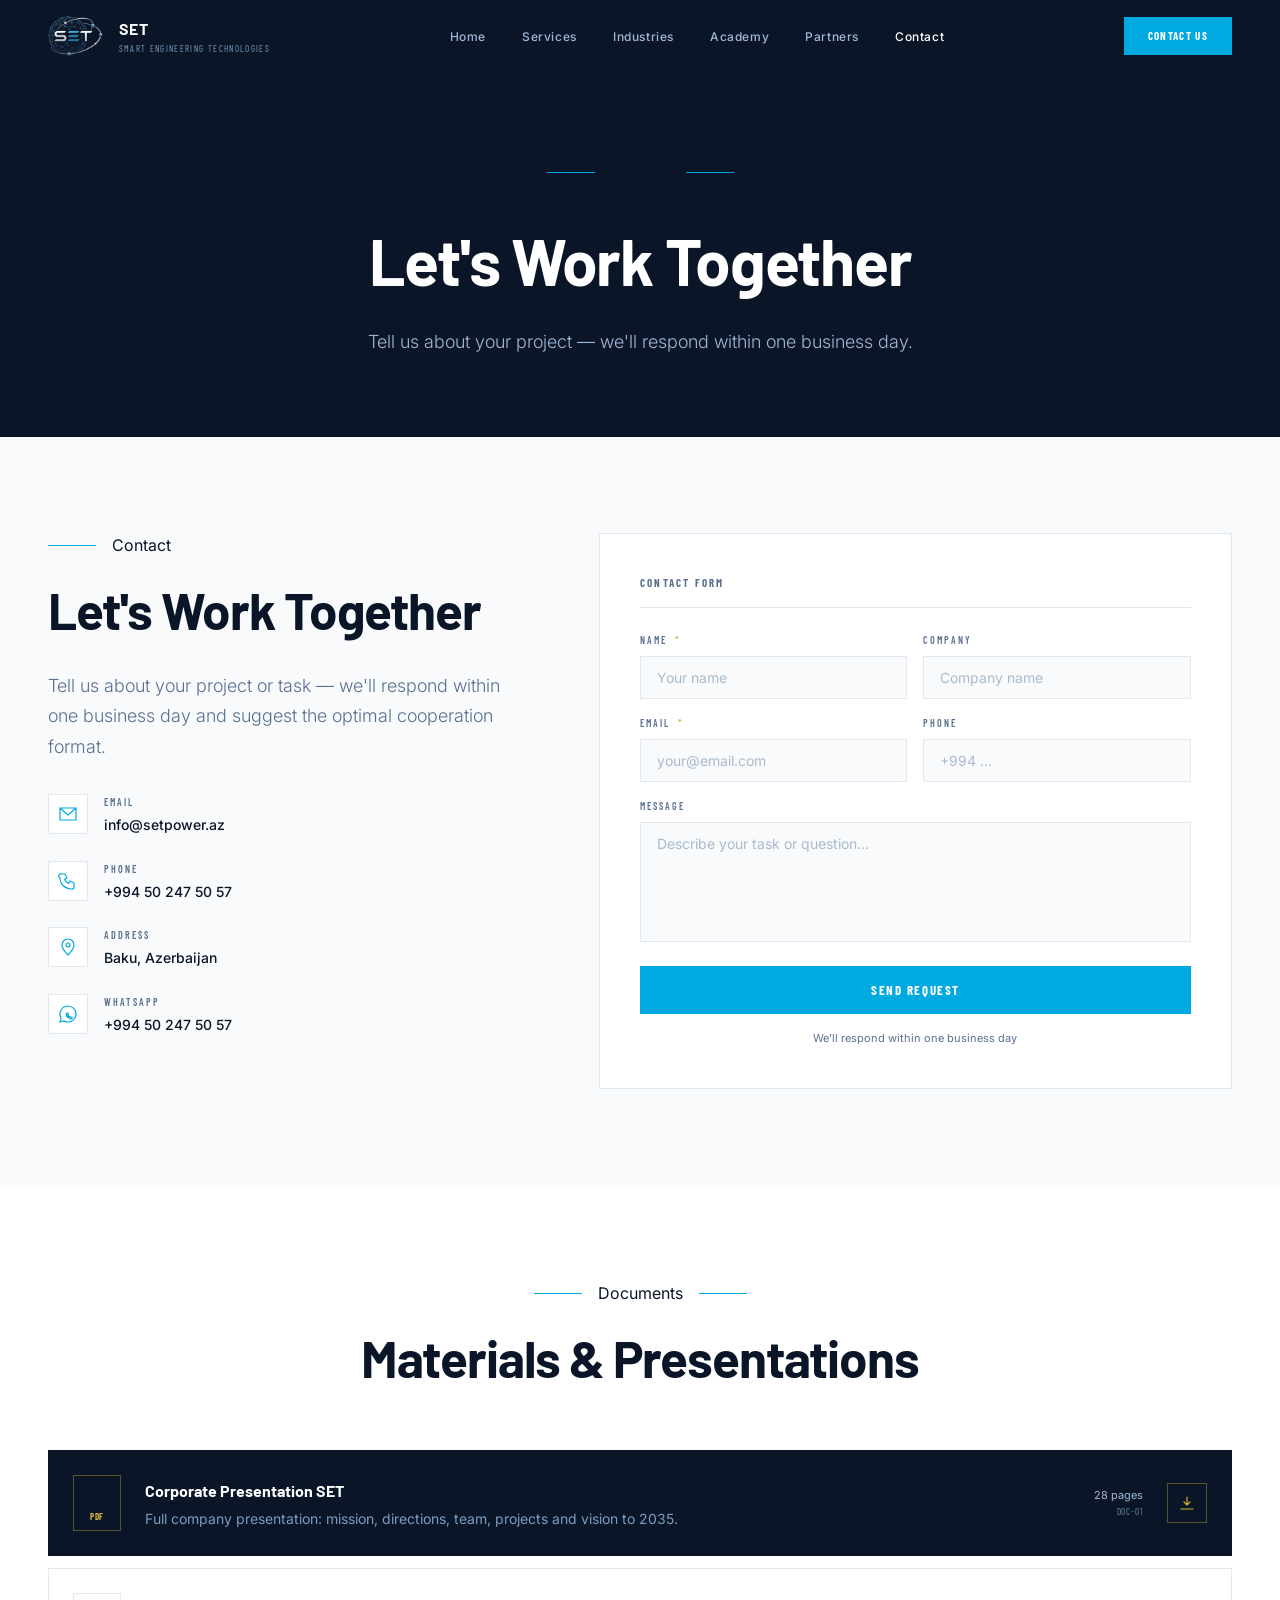
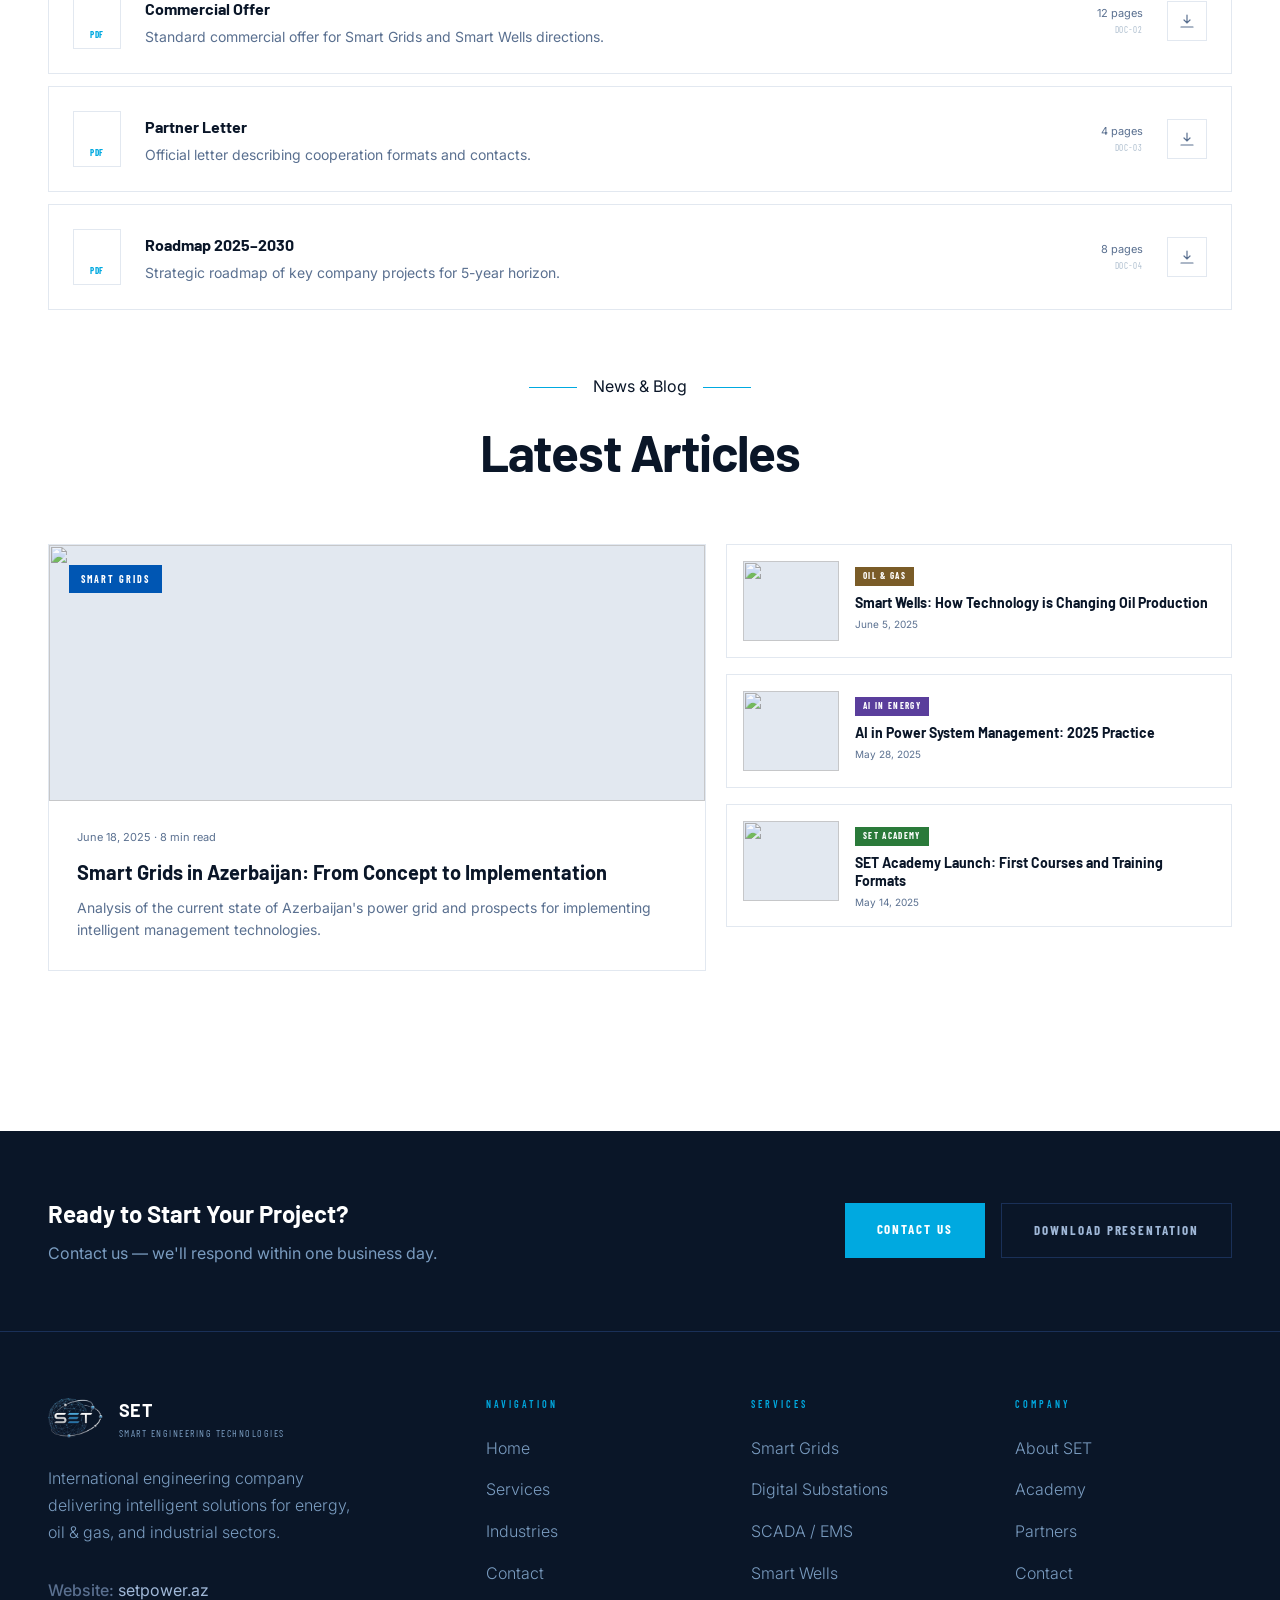
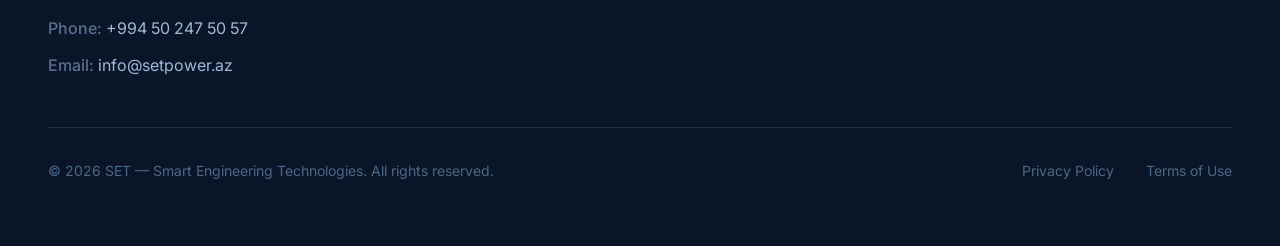
==== contact.html @ 73103b54 "Initial commit: SET Power static website" ====
<!DOCTYPE html>
<html lang="en">
<head>
    <meta charset="UTF-8">
    <meta name="viewport" content="width=device-width, initial-scale=1.0">
    <title>Contact - SET Smart Engineering Technologies</title>
    <link rel="preconnect" href="https://fonts.googleapis.com">
    <link href="https://fonts.googleapis.com/css2?family=Inter:wght@300;400;500;600&family=Barlow:wght@400;500;600;700&family=Barlow+Condensed:wght@500;600;700&display=swap" rel="stylesheet">
    <link rel="stylesheet" href="style.css">
    <style>
        .page-hero { background: #0A1628; padding: 160px 0 80px; text-align: center; }
        .page-hero h1 { font-family: 'Barlow', sans-serif; font-weight: 700; font-size: clamp(2.5rem,5vw,4rem); color: #fff; letter-spacing: -0.02em; }
        .page-hero p { color: #A0B8D8; font-size: 18px; max-width: 600px; margin: 16px auto 0; font-weight: 300; }
        .contact-grid { display: grid; grid-template-columns: 1fr 1.3fr; gap: 64px; align-items: start; }
        @media (max-width: 900px) { .contact-grid { grid-template-columns: 1fr; } }
        .contact-info-list { display: flex; flex-direction: column; gap: 24px; margin-top: 32px; }
        .contact-info-item { display: flex; align-items: flex-start; gap: 16px; }
        .contact-icon { width: 40px; height: 40px; background: #fff; border: 1px solid #E2E8F0; display: flex; align-items: center; justify-content: center; flex-shrink: 0; }
        .contact-label { font-family: 'Barlow Condensed', sans-serif; font-size: 10px; letter-spacing: 0.2em; text-transform: uppercase; color: #5A7090; font-weight: 600; }
        .contact-value { color: #0A1628; font-weight: 500; font-size: 14px; margin-top: 4px; }
        .contact-form-wrap { background: #fff; border: 1px solid #E2E8F0; padding: 40px; }
        .form-title { font-family: 'Barlow Condensed', sans-serif; font-weight: 700; font-size: 11px; letter-spacing: 0.2em; text-transform: uppercase; color: #5A7090; margin-bottom: 24px; padding-bottom: 16px; border-bottom: 1px solid #E2E8F0; }
        .form-row { display: grid; grid-template-columns: 1fr 1fr; gap: 16px; margin-bottom: 16px; }
        @media (max-width: 600px) { .form-row { grid-template-columns: 1fr; } }
        .form-group { margin-bottom: 16px; }
        .form-label { font-family: 'Barlow Condensed', sans-serif; font-size: 10px; letter-spacing: 0.2em; text-transform: uppercase; color: #5A7090; font-weight: 600; display: block; margin-bottom: 8px; }
        .form-label .required { color: #D4AF37; margin-left: 4px; }
        .form-input, .form-textarea { width: 100%; background: #F8FAFC; border: 1px solid #E2E8F0; padding: 12px 16px; font-size: 14px; color: #0A1628; font-family: 'Inter', sans-serif; transition: border-color 0.2s; outline: none; }
        .form-input:focus, .form-textarea:focus { border-color: #00A9E0; }
        .form-input::placeholder, .form-textarea::placeholder { color: #AABBCC; }
        .form-textarea { resize: none; min-height: 120px; }
        .form-submit { width: 100%; padding: 16px; background: #00A9E0; color: #fff; border: none; font-family: 'Barlow Condensed', sans-serif; font-weight: 700; font-size: 13px; letter-spacing: 0.12em; text-transform: uppercase; cursor: pointer; transition: background 0.2s; }
        .form-submit:hover { background: #00BFFF; }
        .form-note { text-align: center; font-size: 11px; color: #5A7090; margin-top: 16px; }
        .doc-list { display: flex; flex-direction: column; gap: 12px; margin-bottom: 48px; }
        .doc-item { display: flex; align-items: center; gap: 24px; padding: 24px; border: 1px solid #E2E8F0; background: #fff; transition: all 0.3s; cursor: pointer; }
        .doc-item:hover { border-color: rgba(0,169,224,0.4); box-shadow: 0 2px 16px rgba(0,169,224,0.07); }
        .doc-item.highlight { background: #0A1628; border-color: #0A1628; }
        .doc-item.highlight:hover { background: #0D1F3C; }
        .doc-icon { width: 48px; height: 56px; border: 1px solid #E2E8F0; display: flex; flex-direction: column; align-items: center; justify-content: flex-end; padding-bottom: 6px; flex-shrink: 0; }
        .doc-item.highlight .doc-icon { border-color: rgba(212,175,55,0.4); }
        .doc-type { font-family: 'Barlow Condensed', sans-serif; font-size: 9px; letter-spacing: 0.1em; text-transform: uppercase; font-weight: 700; color: #00A9E0; }
        .doc-item.highlight .doc-type { color: #D4AF37; }
        .doc-info { flex: 1; }
        .doc-title { font-family: 'Barlow', sans-serif; font-weight: 700; font-size: 16px; color: #0A1628; margin-bottom: 4px; }
        .doc-item.highlight .doc-title { color: #fff; }
        .doc-desc { font-size: 14px; color: #5A7090; line-height: 1.5; }
        .doc-item.highlight .doc-desc { color: #7A9CC0; }
        .doc-meta { text-align: right; flex-shrink: 0; }
        .doc-pages { font-size: 11px; color: #5A7090; }
        .doc-item.highlight .doc-pages { color: #A0B8D8; }
        .doc-code { font-family: 'Barlow Condensed', sans-serif; font-size: 9px; letter-spacing: 0.1em; text-transform: uppercase; color: #AABBCC; }
        .doc-item.highlight .doc-code { color: #6888A8; }
        .doc-download { width: 40px; height: 40px; border: 1px solid #E2E8F0; display: flex; align-items: center; justify-content: center; flex-shrink: 0; transition: all 0.3s; }
        .doc-item:hover .doc-download { border-color: #00A9E0; background: #00A9E0; }
        .doc-item.highlight .doc-download { border-color: rgba(212,175,55,0.4); }
        .doc-item.highlight:hover .doc-download { background: #D4AF37; border-color: #D4AF37; }
        .doc-download svg { width: 14px; height: 14px; color: #5A7090; transition: color 0.3s; }
        .doc-item:hover .doc-download svg { color: #fff; }
        .doc-item.highlight .doc-download svg { color: #D4AF37; }
        .doc-item.highlight:hover .doc-download svg { color: #0A1628; }
        .news-grid { display: grid; grid-template-columns: 1.3fr 1fr; gap: 20px; margin-bottom: 64px; }
        @media (max-width: 900px) { .news-grid { grid-template-columns: 1fr; } }
        .news-featured { border: 1px solid #E2E8F0; overflow: hidden; transition: all 0.3s; }
        .news-featured:hover { border-color: rgba(0,169,224,0.3); box-shadow: 0 4px 32px rgba(0,169,224,0.09); }
        .news-featured-img { height: 256px; background: #E2E8F0; position: relative; overflow: hidden; }
        .news-featured-img img { width: 100%; height: 100%; object-fit: cover; opacity: 0.8; transition: transform 0.7s; }
        .news-featured:hover .news-featured-img img { transform: scale(1.05); }
        .news-cat { position: absolute; top: 20px; left: 20px; font-family: 'Barlow Condensed', sans-serif; font-size: 10px; letter-spacing: 0.2em; text-transform: uppercase; font-weight: 700; padding: 6px 12px; color: #fff; }
        .news-featured-body { padding: 28px; }
        .news-date { font-size: 11px; color: #5A7090; margin-bottom: 12px; }
        .news-title { font-family: 'Barlow', sans-serif; font-weight: 700; font-size: 20px; color: #0A1628; margin-bottom: 12px; line-height: 1.3; }
        .news-featured:hover .news-title { color: #00A9E0; }
        .news-excerpt { font-size: 14px; color: #5A7090; line-height: 1.6; }
        .news-side { display: flex; flex-direction: column; gap: 16px; }
        .news-small { display: flex; gap: 16px; border: 1px solid #E2E8F0; padding: 16px; transition: all 0.3s; }
        .news-small:hover { border-color: rgba(0,169,224,0.3); box-shadow: 0 2px 16px rgba(0,169,224,0.07); }
        .news-small-img { width: 96px; height: 80px; background: #E2E8F0; overflow: hidden; flex-shrink: 0; }
        .news-small-img img { width: 100%; height: 100%; object-fit: cover; opacity: 0.8; transition: transform 0.5s; }
        .news-small:hover .news-small-img img { transform: scale(1.05); }
        .news-small-cat { display: inline-block; font-family: 'Barlow Condensed', sans-serif; font-size: 9px; letter-spacing: 0.15em; text-transform: uppercase; font-weight: 700; padding: 2px 8px; color: #fff; margin-bottom: 8px; }
        .news-small-title { font-family: 'Barlow', sans-serif; font-weight: 700; font-size: 14px; color: #0A1628; line-height: 1.3; margin-bottom: 4px; }
        .news-small:hover .news-small-title { color: #00A9E0; }
        .news-small-date { font-size: 10px; color: #5A7090; }
    </style>
</head>
<body>
    <nav class="navbar" id="navbar">
        <div class="nav-container">
            <a href="index.html" class="nav-logo"><img src="logo.png" alt="SET" class="logo-img"><div class="logo-text"><span class="logo-name">SET</span><span class="logo-sub">Smart Engineering Technologies</span></div></a>
            <ul class="nav-links" id="navLinks"><li><a href="index.html">Home</a></li><li><a href="services.html">Services</a></li><li><a href="industries.html">Industries</a></li><li><a href="academy.html">Academy</a></li><li><a href="partners.html">Partners</a></li><li><a href="contact.html" class="active">Contact</a></li></ul>
            <a href="contact.html" class="nav-cta">Contact Us</a>
            <button class="nav-toggle" id="navToggle" aria-label="Menu"><span></span><span></span><span></span></button>
        </div>
    </nav>

    <div class="page-hero">
        <div class="container">
            <div class="section-tag" style="justify-content:center;margin-bottom:24px;"><div class="tag-line"></div><span>Contact</span><div class="tag-line"></div></div>
            <h1>Let's Work Together</h1>
            <p>Tell us about your project — we'll respond within one business day.</p>
        </div>
    </div>

    <section class="section" style="background:#F8FAFC;">
        <div class="container">
            <div class="contact-grid">
                <div class="fade-in">
                    <div class="section-tag"><div class="tag-line"></div><span>Contact</span></div>
                    <h2 class="section-title">Let's Work Together</h2>
                    <p class="section-desc">Tell us about your project or task — we'll respond within one business day and suggest the optimal cooperation format.</p>
                    <div class="contact-info-list">
                        <div class="contact-info-item"><div class="contact-icon"><svg width="20" height="20" viewBox="0 0 20 20" fill="none"><path d="M2 4h16v12H2V4zm0 0l8 7 8-7" stroke="#00A9E0" stroke-width="1.2" stroke-linecap="round"/></svg></div><div><div class="contact-label">Email</div><div class="contact-value">info@setpower.az</div></div></div>
                        <div class="contact-info-item"><div class="contact-icon"><svg width="20" height="20" viewBox="0 0 20 20" fill="none"><path d="M3 3h4l2 4-2.5 1.5a9 9 0 004 4L12 10l4 2v4a2 2 0 01-2 2C7 18 2 13 2 7a2 2 0 012-4z" stroke="#00A9E0" stroke-width="1.2" stroke-linecap="round"/></svg></div><div><div class="contact-label">Phone</div><div class="contact-value">+994 50 247 50 57</div></div></div>
                        <div class="contact-info-item"><div class="contact-icon"><svg width="20" height="20" viewBox="0 0 20 20" fill="none"><path d="M10 2a6 6 0 016 6c0 4-6 10-6 10S4 12 4 8a6 6 0 016-6z" stroke="#00A9E0" stroke-width="1.2"/><circle cx="10" cy="8" r="2" stroke="#00A9E0" stroke-width="1.2"/></svg></div><div><div class="contact-label">Address</div><div class="contact-value">Baku, Azerbaijan</div></div></div>
                        <div class="contact-info-item"><div class="contact-icon"><svg width="20" height="20" viewBox="0 0 20 20" fill="none"><path d="M10 2a8 8 0 018 8c0 4.4-3.6 8-8 8a7.9 7.9 0 01-4-1.1L2 18l1.1-4A8 8 0 0110 2zm-2 9.5c1.5 2 3 3 5 3.5.5 0 .7-.2.8-.5l.3-1c-.5-.3-1-.5-1.5-.7l-.7.5a7 7 0 01-2-2l.5-.7c-.2-.5-.4-1-.7-1.5l-1 .3c-.3.1-.5.3-.5.8.5 1 1 2 1.8 3.3z" stroke="#00A9E0" stroke-width="1.2"/></svg></div><div><div class="contact-label">WhatsApp</div><div class="contact-value">+994 50 247 50 57</div></div></div>
                    </div>
                </div>
                <div class="contact-form-wrap fade-in">
                    <div class="form-title">Contact Form</div>
                    <form onsubmit="event.preventDefault(); alert('Thank you! We will contact you within one business day.');">
                        <div class="form-row">
                            <div><label class="form-label">Name <span class="required">*</span></label><input type="text" class="form-input" placeholder="Your name" required></div>
                            <div><label class="form-label">Company</label><input type="text" class="form-input" placeholder="Company name"></div>
                        </div>
                        <div class="form-row">
                            <div><label class="form-label">Email <span class="required">*</span></label><input type="email" class="form-input" placeholder="your@email.com" required></div>
                            <div><label class="form-label">Phone</label><input type="tel" class="form-input" placeholder="+994 ..."></div>
                        </div>
                        <div class="form-group"><label class="form-label">Message</label><textarea class="form-textarea" rows="4" placeholder="Describe your task or question..."></textarea></div>
                        <button type="submit" class="form-submit">Send Request</button>
                        <p class="form-note">We'll respond within one business day</p>
                    </form>
                </div>
            </div>
        </div>
    </section>

    <section class="section">
        <div class="container">
            <div class="section-header center"><div class="section-tag"><div class="tag-line"></div><span>Documents</span><div class="tag-line"></div></div><h2 class="section-title">Materials & Presentations</h2></div>
            <div class="doc-list">
                <div class="doc-item highlight"><div class="doc-icon"><div class="doc-type">PDF</div></div><div class="doc-info"><h3 class="doc-title">Corporate Presentation SET</h3><p class="doc-desc">Full company presentation: mission, directions, team, projects and vision to 2035.</p></div><div class="doc-meta"><div class="doc-pages">28 pages</div><div class="doc-code">DOC-01</div></div><div class="doc-download"><svg viewBox="0 0 14 14" fill="none"><path d="M7 1v8M4 6l3 3 3-3M1 13h12" stroke="currentColor" stroke-width="1.2" stroke-linecap="round"/></svg></div></div>
                <div class="doc-item"><div class="doc-icon"><div class="doc-type">PDF</div></div><div class="doc-info"><h3 class="doc-title">Commercial Offer</h3><p class="doc-desc">Standard commercial offer for Smart Grids and Smart Wells directions.</p></div><div class="doc-meta"><div class="doc-pages">12 pages</div><div class="doc-code">DOC-02</div></div><div class="doc-download"><svg viewBox="0 0 14 14" fill="none"><path d="M7 1v8M4 6l3 3 3-3M1 13h12" stroke="currentColor" stroke-width="1.2" stroke-linecap="round"/></svg></div></div>
                <div class="doc-item"><div class="doc-icon"><div class="doc-type">PDF</div></div><div class="doc-info"><h3 class="doc-title">Partner Letter</h3><p class="doc-desc">Official letter describing cooperation formats and contacts.</p></div><div class="doc-meta"><div class="doc-pages">4 pages</div><div class="doc-code">DOC-03</div></div><div class="doc-download"><svg viewBox="0 0 14 14" fill="none"><path d="M7 1v8M4 6l3 3 3-3M1 13h12" stroke="currentColor" stroke-width="1.2" stroke-linecap="round"/></svg></div></div>
                <div class="doc-item"><div class="doc-icon"><div class="doc-type">PDF</div></div><div class="doc-info"><h3 class="doc-title">Roadmap 2025–2030</h3><p class="doc-desc">Strategic roadmap of key company projects for 5-year horizon.</p></div><div class="doc-meta"><div class="doc-pages">8 pages</div><div class="doc-code">DOC-04</div></div><div class="doc-download"><svg viewBox="0 0 14 14" fill="none"><path d="M7 1v8M4 6l3 3 3-3M1 13h12" stroke="currentColor" stroke-width="1.2" stroke-linecap="round"/></svg></div></div>
            </div>

            <div class="section-header center" style="margin-top:64px;"><div class="section-tag"><div class="tag-line"></div><span>News & Blog</span><div class="tag-line"></div></div><h2 class="section-title">Latest Articles</h2></div>
            <div class="news-grid">
                <div class="news-featured fade-in"><div class="news-featured-img"><img src="https://images.unsplash.com/photo-1558618666-fcd25c85cd64?w=700&h=450&fit=crop" alt=""><div class="news-cat" style="background:#0056B3;">Smart Grids</div></div><div class="news-featured-body"><div class="news-date">June 18, 2025 · 8 min read</div><h3 class="news-title">Smart Grids in Azerbaijan: From Concept to Implementation</h3><p class="news-excerpt">Analysis of the current state of Azerbaijan's power grid and prospects for implementing intelligent management technologies.</p></div></div>
                <div class="news-side">
                    <div class="news-small fade-in"><div class="news-small-img"><img src="https://images.unsplash.com/photo-1611273426858-450d8e3c9fce?w=500&h=320&fit=crop" alt=""></div><div><div class="news-small-cat" style="background:#7A5C28;">Oil & Gas</div><h4 class="news-small-title">Smart Wells: How Technology is Changing Oil Production</h4><div class="news-small-date">June 5, 2025</div></div></div>
                    <div class="news-small fade-in"><div class="news-small-img"><img src="https://images.unsplash.com/photo-1677442135703-1787eea5ce01?w=500&h=320&fit=crop" alt=""></div><div><div class="news-small-cat" style="background:#5A3E9C;">AI in Energy</div><h4 class="news-small-title">AI in Power System Management: 2025 Practice</h4><div class="news-small-date">May 28, 2025</div></div></div>
                    <div class="news-small fade-in"><div class="news-small-img"><img src="https://images.unsplash.com/photo-1552664730-d307ca884978?w=500&h=320&fit=crop" alt=""></div><div><div class="news-small-cat" style="background:#2A7A3A;">SET Academy</div><h4 class="news-small-title">SET Academy Launch: First Courses and Training Formats</h4><div class="news-small-date">May 14, 2025</div></div></div>
                </div>
            </div>
        </div>
    </section>

    <footer class="footer">
        <div class="footer-cta"><div class="container"><div class="cta-content"><div><h3 class="cta-title">Ready to Start Your Project?</h3><p class="cta-desc">Contact us — we'll respond within one business day.</p></div><div class="cta-buttons"><a href="contact.html" class="btn btn-primary">Contact Us</a><a href="contact.html" class="btn btn-outline-dark">Download Presentation</a></div></div></div></div>
        <div class="footer-main"><div class="container"><div class="footer-grid"><div class="footer-brand"><div class="footer-logo"><img src="logo.png" alt="SET" class="logo-img"><div><div class="footer-name">SET</div><div class="footer-sub">Smart Engineering Technologies</div></div></div><p class="footer-desc">International engineering company delivering intelligent solutions for energy, oil & gas, and industrial sectors.</p><div class="footer-contacts"><div><strong>Website:</strong> <a href="https://setpower.az">setpower.az</a></div><div><strong>Phone:</strong> <a href="tel:+994502475057">+994 50 247 50 57</a></div><div><strong>Email:</strong> <a href="mailto:info@setpower.az">info@setpower.az</a></div></div></div><div class="footer-col"><h4>Navigation</h4><ul><li><a href="index.html">Home</a></li><li><a href="services.html">Services</a></li><li><a href="industries.html">Industries</a></li><li><a href="contact.html">Contact</a></li></ul></div><div class="footer-col"><h4>Services</h4><ul><li><a href="services.html">Smart Grids</a></li><li><a href="services.html">Digital Substations</a></li><li><a href="services.html">SCADA / EMS</a></li><li><a href="services.html">Smart Wells</a></li></ul></div><div class="footer-col"><h4>Company</h4><ul><li><a href="index.html">About SET</a></li><li><a href="academy.html">Academy</a></li><li><a href="partners.html">Partners</a></li><li><a href="contact.html">Contact</a></li></ul></div></div><div class="footer-bottom"><div>© 2026 SET — Smart Engineering Technologies. All rights reserved.</div><div class="footer-links"><a href="#">Privacy Policy</a><a href="#">Terms of Use</a></div></div></div></div>
    </footer>
    <script src="script.js"></script>
</body>
</html>
---- style.css ----
/* ===== RESET & BASE ===== */
*, *::before, *::after { margin: 0; padding: 0; box-sizing: border-box; }
html { scroll-behavior: smooth; }
body {
    font-family: 'Inter', sans-serif;
    color: #0A1628;
    background: #fff;
    -webkit-font-smoothing: antialiased;
    line-height: 1.6;
}
img { max-width: 100%; display: block; }
a { text-decoration: none; color: inherit; }
ul { list-style: none; }

/* ===== TYPOGRAPHY ===== */
.font-display { font-family: 'Barlow', sans-serif; }
.font-condensed { font-family: 'Barlow Condensed', sans-serif; }

/* ===== CONTAINER ===== */
.container { max-width: 1440px; margin: 0 auto; padding: 0 48px; }
@media (max-width: 768px) { .container { padding: 0 24px; } }

/* ===== NAVBAR ===== */
.navbar {
    position: fixed; top: 0; left: 0; right: 0; z-index: 1000;
    background: #0A1628;
    transition: all 0.4s ease;
}
.navbar.scrolled {
    background: rgba(255,255,255,0.95);
    backdrop-filter: blur(10px);
    box-shadow: 0 1px 0 #E2E8F0;
}
.nav-container {
    max-width: 1440px; margin: 0 auto; padding: 0 48px;
    height: 72px; display: flex; align-items: center; justify-content: space-between;
}
@media (max-width: 768px) { .nav-container { padding: 0 24px; } }
.nav-logo { display: flex; align-items: center; gap: 16px; }
.logo-img { height: 40px; width: auto; }
.logo-name {
    font-family: 'Barlow', sans-serif; font-weight: 700; font-size: 16px;
    letter-spacing: 0.05em; color: #fff; transition: color 0.3s;
}
.logo-sub {
    font-family: 'Barlow Condensed', sans-serif; font-size: 9px;
    letter-spacing: 0.15em; text-transform: uppercase; color: #7A9CC0;
    display: block; transition: color 0.3s;
}
.navbar.scrolled .logo-name { color: #0A1628; }
.navbar.scrolled .logo-sub { color: #5A7090; }
.nav-links { display: flex; gap: 4px; }
.nav-links a {
    padding: 8px 16px; font-size: 12px; font-weight: 500;
    letter-spacing: 0.05em; color: #A0B8D8; transition: color 0.2s;
}
.nav-links a:hover, .nav-links a.active { color: #fff; }
.navbar.scrolled .nav-links a { color: #2A4A7A; }
.navbar.scrolled .nav-links a:hover,
.navbar.scrolled .nav-links a.active { color: #00A9E0; }
.nav-cta {
    padding: 10px 24px; background: #00A9E0; color: #fff;
    font-family: 'Barlow Condensed', sans-serif; font-weight: 700;
    font-size: 11px; letter-spacing: 0.12em; text-transform: uppercase;
    transition: background 0.2s;
}
.nav-cta:hover { background: #00BFFF; }
.nav-toggle {
    display: none; flex-direction: column; gap: 5px;
    background: none; border: none; cursor: pointer; padding: 8px;
}
.nav-toggle span {
    width: 22px; height: 2px; background: #fff; transition: all 0.3s;
}
.navbar.scrolled .nav-toggle span { background: #0A1628; }
@media (max-width: 1200px) {
    .nav-links, .nav-cta { display: none; }
    .nav-toggle { display: flex; }
    .nav-links.open {
        display: flex; flex-direction: column;
        position: absolute; top: 72px; left: 0; right: 0;
        background: #0A1628; padding: 20px 24px; gap: 0;
        border-top: 1px solid #1A3058;
    }
    .nav-links.open a {
        padding: 12px 0; color: #A0B8D8; border-bottom: 1px solid #1A3058;
        font-size: 13px;
    }
    .nav-links.open a:last-child { border-bottom: none; }
}

/* ===== HERO ===== */
.hero {
    position: relative; min-height: 100vh; display: flex;
    align-items: center; background: #0A1628; overflow: hidden;
}
.hero-bg { position: absolute; inset: 0; }
.hero-video {
    width: 100%; height: 100%; object-fit: cover; opacity: 0.4;
}
.hero-overlay {
    position: absolute; inset: 0;
    background: linear-gradient(90deg, rgba(10,22,40,0.9) 0%, rgba(10,22,40,0.7) 50%, rgba(10,22,40,0.4) 100%);
}
.hero-grid {
    position: absolute; inset: 0; opacity: 0.1;
    background-image: linear-gradient(rgba(0,169,224,0.3) 1px, transparent 1px),
                      linear-gradient(90deg, rgba(0,169,224,0.3) 1px, transparent 1px);
    background-size: 60px 60px;
}
.hero-content {
    position: relative; z-index: 10; max-width: 1440px; margin: 0 auto;
    padding: 128px 48px 80px; width: 100%;
}
@media (max-width: 768px) { .hero-content { padding: 100px 24px 60px; } }
.hero-tag { display: flex; align-items: center; gap: 16px; margin-bottom: 32px; }
.tag-line { width: 48px; height: 1px; background: #00A9E0; }
.hero-tag span {
    font-family: 'Barlow Condensed', sans-serif; font-size: 12px;
    letter-spacing: 0.4em; text-transform: uppercase; color: #00A9E0; font-weight: 600;
}
.hero-title { margin-bottom: 32px; }
.title-main {
    display: block; font-family: 'Barlow', sans-serif; font-weight: 700;
    font-size: clamp(3rem, 6vw, 5.5rem); color: #fff; letter-spacing: -0.02em;
    line-height: 1.05;
}
.title-sub {
    display: block; font-family: 'Barlow', sans-serif; font-weight: 300;
    font-size: clamp(1.2rem, 2.5vw, 2rem); color: #00A9E0;
    letter-spacing: -0.01em; margin-top: 16px;
}
.hero-desc {
    color: #A0B8D8; font-size: 18px; line-height: 1.7;
    max-width: 600px; margin-bottom: 48px; font-weight: 300;
}
.hero-buttons { display: flex; flex-wrap: wrap; gap: 16px; }
.btn {
    padding: 16px 32px; font-family: 'Barlow Condensed', sans-serif;
    font-weight: 700; font-size: 13px; letter-spacing: 0.15em;
    text-transform: uppercase; transition: all 0.3s; cursor: pointer; border: none;
}
.btn-primary { background: #00A9E0; color: #fff; }
.btn-primary:hover { background: #00BFFF; box-shadow: 0 0 30px rgba(0,169,224,0.3); }
.btn-outline { border: 1px solid rgba(255,255,255,0.3); color: #fff; }
.btn-outline:hover { border-color: #fff; background: rgba(255,255,255,0.1); }
.btn-accent { border: 1px solid rgba(0,169,224,0.5); color: #00A9E0; }
.btn-accent:hover { background: rgba(0,169,224,0.1); }
.btn-outline-dark { border: 1px solid #1A3058; color: #A0B8D8; }
.btn-outline-dark:hover { border-color: #00A9E0; color: #00A9E0; }
.hero-stats {
    position: relative; z-index: 10; max-width: 1440px; margin: 0 auto;
    padding: 0 48px 80px; display: grid; grid-template-columns: repeat(4, 1fr);
    gap: 1px; background: rgba(255,255,255,0.1);
}
@media (max-width: 768px) { .hero-stats { grid-template-columns: repeat(2, 1fr); padding: 0 24px 60px; } }
.stat-card {
    background: rgba(10,22,40,0.6); backdrop-filter: blur(10px);
    padding: 32px; transition: background 0.3s;
}
.stat-card:hover { background: rgba(10,22,40,0.8); }
.stat-num {
    font-family: 'Barlow', sans-serif; font-weight: 700;
    font-size: 3rem; color: #00A9E0; line-height: 1; margin-bottom: 8px;
}
.stat-label { color: #fff; font-size: 14px; font-weight: 500; margin-bottom: 4px; }
.stat-sub { color: #5A7890; font-size: 12px; }
.scroll-indicator {
    position: absolute; bottom: 32px; left: 50%; transform: translateX(-50%);
    width: 24px; height: 40px; border: 2px solid rgba(255,255,255,0.3);
    border-radius: 12px; display: flex; justify-content: center; padding-top: 8px;
}
.scroll-dot {
    width: 4px; height: 4px; background: #fff; border-radius: 50%;
    animation: scrollBounce 1.5s ease-in-out infinite;
}
@keyframes scrollBounce {
    0%, 100% { transform: translateY(0); }
    50% { transform: translateY(12px); }
}

/* ===== SECTIONS ===== */
.section { padding: 96px 0; }
@media (max-width: 768px) { .section { padding: 64px 0; } }
.section-tag { display: flex; align-items: center; gap: 16px; margin-bottom: 24px; }
.section-title {
    font-family: 'Barlow', sans-serif; font-weight: 700;
    font-size: clamp(2rem, 4vw, 3.5rem); line-height: 1.1;
    letter-spacing: -0.02em; margin-bottom: 32px;
}
.section-title.light { color: #fff; }
.section-desc {
    color: #5A7090; font-size: 18px; line-height: 1.7;
    margin-bottom: 24px; font-weight: 300;
}
.section-desc:last-child { margin-bottom: 0; }
.section-subtitle {
    color: #5A7090; font-size: 18px; max-width: 600px;
    margin: 0 auto; font-weight: 300;
}
.section-header.center { text-align: center; margin-bottom: 64px; }
.section-header.center .section-tag { justify-content: center; }

/* ===== ABOUT ===== */
.about-grid { display: grid; grid-template-columns: 1fr 1fr; gap: 64px; align-items: center; }
@media (max-width: 900px) { .about-grid { grid-template-columns: 1fr; } }
.about-features { display: flex; flex-direction: column; gap: 32px; }
.feature-block { border-left: 2px solid #00A9E0; padding-left: 32px; }
.feature-block.dark { border-left-color: rgba(10,22,40,0.2); }
.feature-label {
    font-family: 'Barlow Condensed', sans-serif; font-size: 11px;
    letter-spacing: 0.3em; text-transform: uppercase; color: #00A9E0;
    font-weight: 600; margin-bottom: 12px;
}
.feature-label.dark { color: rgba(10,22,40,0.6); }
.feature-text {
    font-family: 'Barlow', sans-serif; font-size: 20px; font-weight: 500;
    color: #0A1628; line-height: 1.4;
}
.feature-text.dark { font-size: 16px; font-weight: 300; color: #5A7090; }

/* ===== MISSION ===== */
.mission-section { background: #fff; }
.mission-grid { display: grid; grid-template-columns: 1fr 1fr; gap: 64px; align-items: center; }
@media (max-width: 900px) { .mission-grid { grid-template-columns: 1fr; } }
.mission-quote {
    background: #F8FAFC; border: 1px solid #E2E8F0; padding: 48px;
    position: relative;
}
.quote-mark {
    font-family: 'Barlow', sans-serif; font-size: 6rem; line-height: 1;
    color: rgba(0,169,224,0.2); margin-bottom: -32px;
}
.quote-text {
    font-family: 'Barlow', sans-serif; font-size: 22px; font-weight: 500;
    color: #0A1628; line-height: 1.4; font-style: italic;
}
.quote-author { margin-top: 32px; padding-top: 32px; border-top: 1px solid #E2E8F0; }
.quote-name {
    font-family: 'Barlow Condensed', sans-serif; font-size: 11px;
    letter-spacing: 0.3em; text-transform: uppercase; color: #00A9E0; font-weight: 600;
}
.quote-location { color: #5A7090; font-size: 14px; margin-top: 4px; }

/* ===== VISION ===== */
.vision-section { background: #0A1628; }
.timeline { position: relative; max-width: 800px; margin: 0 auto; }
.timeline::before {
    content: ''; position: absolute; left: 20px; top: 0; bottom: 0;
    width: 1px; background: linear-gradient(to bottom, rgba(0,169,224,0.5), rgba(0,169,224,0.1));
}
.timeline-item { position: relative; padding-left: 64px; margin-bottom: 48px; }
.timeline-item:last-child { margin-bottom: 0; }
.timeline-dot {
    position: absolute; left: 14px; top: 8px; width: 14px; height: 14px;
    background: #0A1628; border: 3px solid #00A9E0; border-radius: 50%; z-index: 1;
}
.timeline-dot.active {
    background: #00A9E0;
    animation: pulse 2s ease-in-out infinite;
}
@keyframes pulse {
    0%, 100% { box-shadow: 0 0 0 0 rgba(0,169,224,0.4); }
    50% { box-shadow: 0 0 0 10px rgba(0,169,224,0); }
}
.timeline-content {
    background: #0D1F3C; border: 1px solid #1A3058; padding: 32px;
    transition: border-color 0.3s;
}
.timeline-content:hover { border-color: rgba(0,169,224,0.5); }
.timeline-year {
    font-family: 'Barlow', sans-serif; font-weight: 700;
    font-size: 3rem; color: #00A9E0; line-height: 1; margin-bottom: 16px;
}
.timeline-title {
    font-family: 'Barlow', sans-serif; font-weight: 700;
    font-size: 24px; color: #fff; margin-bottom: 16px;
}
.timeline-desc { color: #A0B8D8; line-height: 1.7; font-weight: 300; }
.timeline-status {
    display: inline-flex; align-items: center; gap: 8px;
    margin-top: 24px; padding: 8px 16px;
    background: rgba(0,169,224,0.1); border: 1px solid rgba(0,169,224,0.3);
    border-radius: 20px;
}
.status-dot { width: 8px; height: 8px; background: #00A9E0; border-radius: 50%; animation: pulse 2s infinite; }
.timeline-status span {
    font-family: 'Barlow Condensed', sans-serif; font-size: 10px;
    letter-spacing: 0.2em; text-transform: uppercase; color: #00A9E0; font-weight: 600;
}

/* ===== WHY SET ===== */
.why-section { background: #F8FAFC; }
.why-grid { display: grid; grid-template-columns: repeat(3, 1fr); gap: 24px; }
@media (max-width: 900px) { .why-grid { grid-template-columns: repeat(2, 1fr); } }
@media (max-width: 600px) { .why-grid { grid-template-columns: 1fr; } }
.why-card {
    background: #fff; border: 1px solid #E2E8F0; padding: 40px;
    transition: all 0.5s; position: relative;
}
.why-card:hover {
    border-color: rgba(0,169,224,0.3);
    box-shadow: 0 20px 40px rgba(0,169,224,0.08);
    transform: translateY(-8px);
}
.why-icon { margin-bottom: 24px; }
.why-num {
    font-family: 'Barlow', sans-serif; font-weight: 700;
    font-size: 4rem; color: #E2E8F0; position: absolute;
    top: 32px; right: 32px; transition: color 0.5s;
}
.why-card:hover .why-num { color: rgba(0,169,224,0.2); }
.why-title {
    font-family: 'Barlow', sans-serif; font-weight: 700;
    font-size: 20px; color: #0A1628; margin-bottom: 16px;
    transition: color 0.3s;
}
.why-card:hover .why-title { color: #00A9E0; }
.why-desc { color: #5A7090; line-height: 1.7; font-weight: 300; }

/* ===== CEO ===== */
.ceo-section { background: #F8FAFC; }
.ceo-grid { display: grid; grid-template-columns: 1fr 1.5fr; gap: 64px; align-items: center; }
@media (max-width: 900px) { .ceo-grid { grid-template-columns: 1fr; } }
.ceo-photo { aspect-ratio: 4/5; }
.photo-placeholder {
    width: 100%; height: 100%;
    background: linear-gradient(135deg, #0A1628, #1A3058);
    display: flex; flex-direction: column; align-items: center;
    justify-content: center; position: relative; overflow: hidden;
}
.photo-logo {
    font-family: 'Barlow', sans-serif; font-weight: 700;
    font-size: 4rem; color: #00A9E0; margin-bottom: 16px;
    width: 128px; height: 128px; border: 2px solid rgba(0,169,224,0.3);
    border-radius: 50%; display: flex; align-items: center; justify-content: center;
}
.photo-label {
    font-family: 'Barlow Condensed', sans-serif; font-size: 10px;
    letter-spacing: 0.3em; text-transform: uppercase; color: rgba(0,169,224,0.6);
}
.ceo-stats { display: grid; grid-template-columns: repeat(3, 1fr); gap: 32px; margin-top: 40px; padding-top: 40px; border-top: 1px solid #E2E8F0; }
.ceo-stat-num {
    font-family: 'Barlow', sans-serif; font-weight: 700;
    font-size: 3rem; color: #00A9E0; line-height: 1; margin-bottom: 8px;
}
.ceo-stat-label { color: #5A7090; font-size: 14px; }

/* ===== FOOTER ===== */
.footer { background: #0A1628; }
.footer-cta { border-bottom: 1px solid #1A3058; padding: 64px 0; }
.cta-content { display: flex; align-items: center; justify-content: space-between; gap: 32px; }
@media (max-width: 768px) { .cta-content { flex-direction: column; text-align: center; } }
.cta-title { font-family: 'Barlow', sans-serif; font-weight: 700; font-size: 24px; color: #fff; margin-bottom: 8px; }
.cta-desc { color: #7A9CC0; font-size: 16px; }
.cta-buttons { display: flex; gap: 16px; flex-wrap: wrap; }
.footer-main { padding: 64px 0; }
.footer-grid { display: grid; grid-template-columns: 1.8fr 1fr 1fr 1fr; gap: 48px; margin-bottom: 48px; }
@media (max-width: 900px) { .footer-grid { grid-template-columns: 1fr 1fr; } }
@media (max-width: 600px) { .footer-grid { grid-template-columns: 1fr; } }
.footer-logo { display: flex; align-items: center; gap: 16px; margin-bottom: 24px; }
.footer-name { font-family: 'Barlow', sans-serif; font-weight: 700; font-size: 18px; color: #fff; letter-spacing: 0.05em; }
.footer-sub { font-family: 'Barlow Condensed', sans-serif; font-size: 10px; letter-spacing: 0.15em; text-transform: uppercase; color: #7A9CC0; }
.footer-desc { color: #7A9CC0; font-size: 16px; line-height: 1.7; margin-bottom: 32px; font-weight: 300; max-width: 320px; }
.footer-contacts { display: flex; flex-direction: column; gap: 12px; font-size: 16px; }
.footer-contacts strong { color: #5A7090; font-weight: 500; }
.footer-contacts a { color: #A0B8D8; transition: color 0.2s; }
.footer-contacts a:hover { color: #00A9E0; }
.footer-col h4 {
    font-family: 'Barlow Condensed', sans-serif; font-size: 10px;
    letter-spacing: 0.3em; text-transform: uppercase; color: #00A9E0;
    font-weight: 600; margin-bottom: 24px;
}
.footer-col ul { display: flex; flex-direction: column; gap: 16px; }
.footer-col a { color: #7A9CC0; font-size: 16px; font-weight: 300; transition: color 0.2s; }
.footer-col a:hover { color: #00A9E0; }
.footer-bottom {
    display: flex; align-items: center; justify-content: space-between;
    padding-top: 32px; border-top: 1px solid #1A3058;
    color: #4A6888; font-size: 14px;
}
@media (max-width: 600px) { .footer-bottom { flex-direction: column; gap: 16px; text-align: center; } }
.footer-links { display: flex; gap: 32px; }
.footer-links a { color: #4A6888; transition: color 0.2s; }
.footer-links a:hover { color: #7A9CC0; }

/* ===== ANIMATIONS ===== */
.fade-in {
    opacity: 0; transform: translateY(30px);
    transition: opacity 0.8s ease, transform 0.8s ease;
}
.fade-in.visible { opacity: 1; transform: translateY(0); }
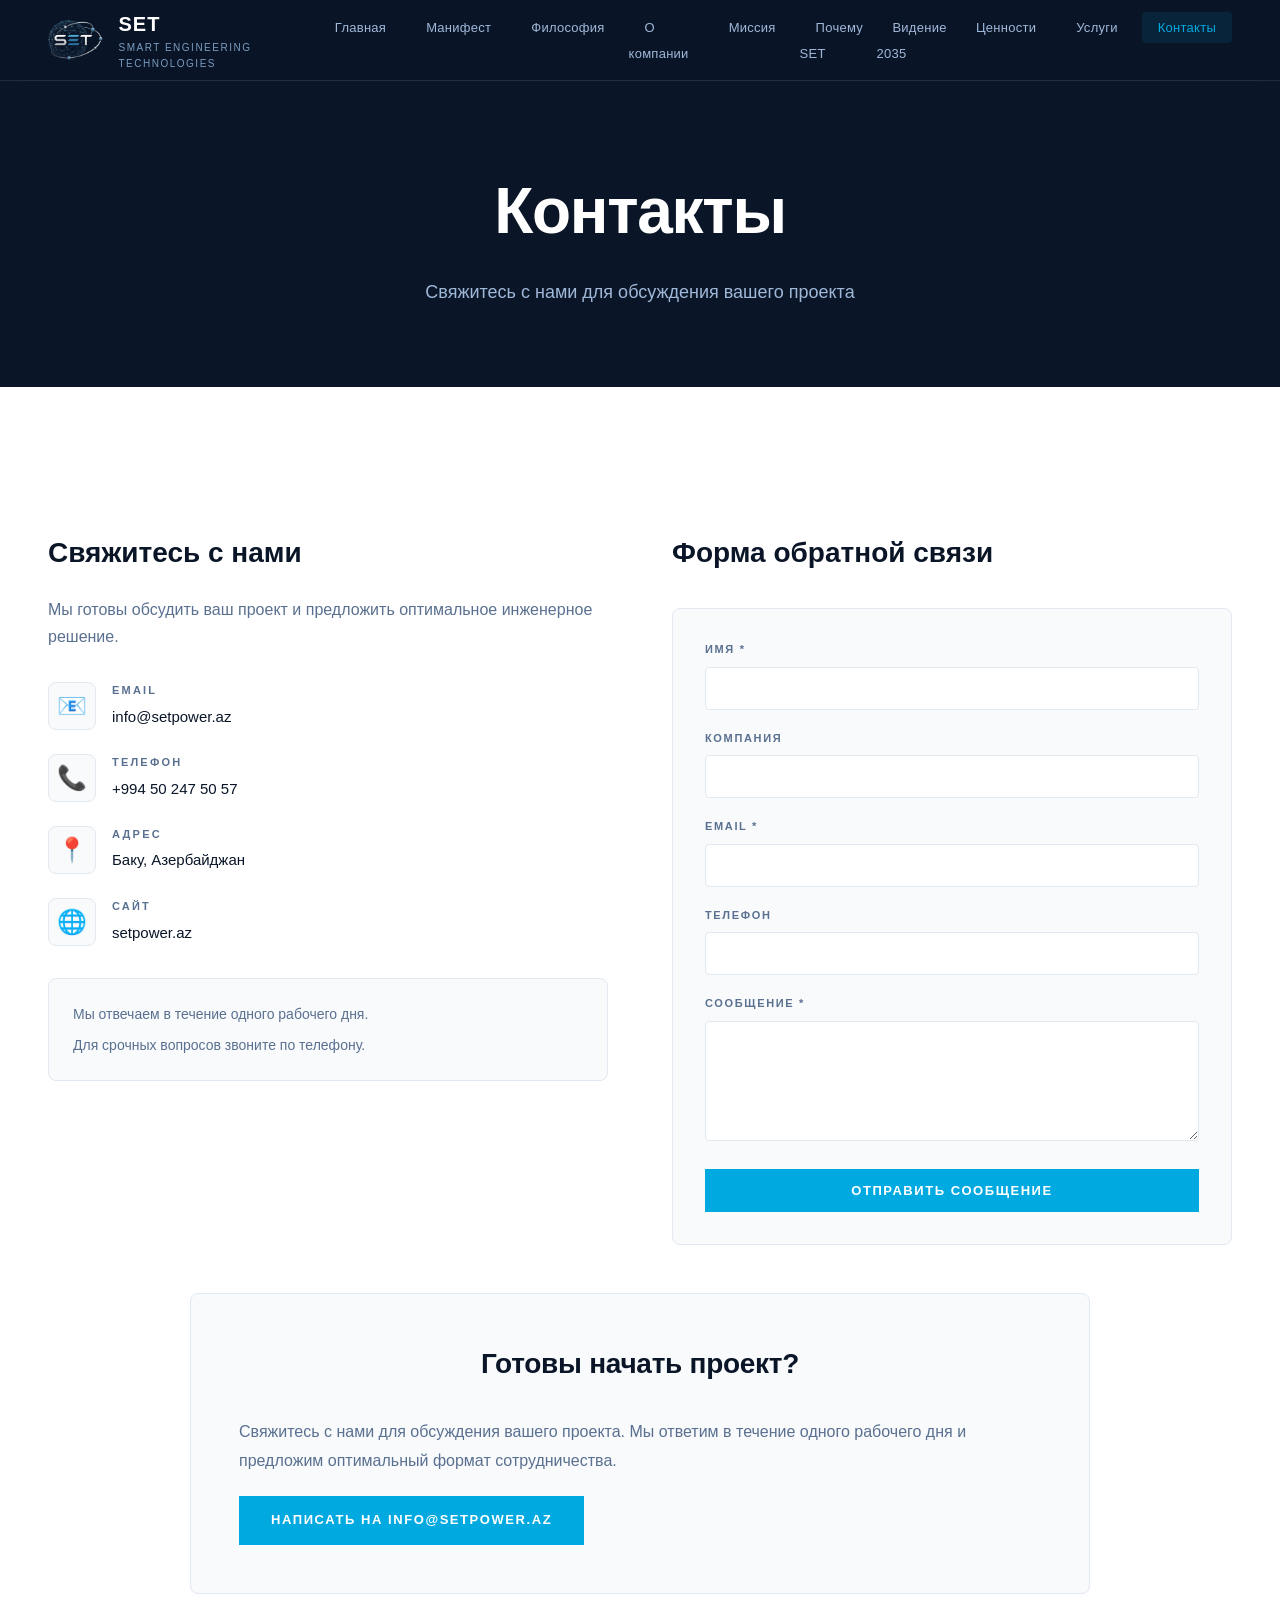
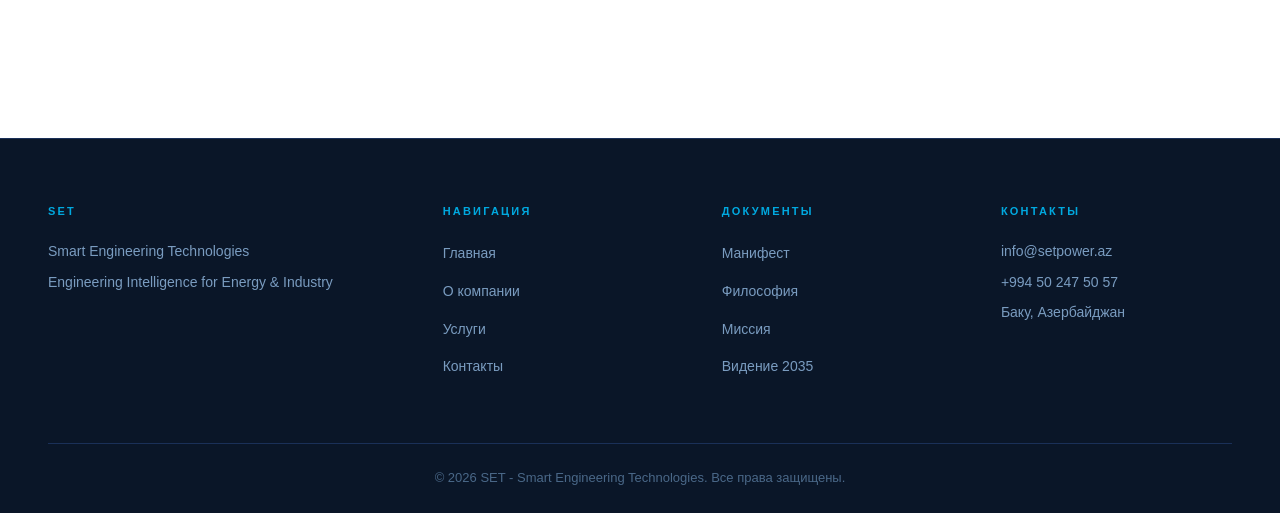
==== commit 1984b6bf: "Add all pages with real content from PDF documents" ====
--- a/contact.html
+++ b/contact.html
@@ -1,167 +1,171 @@
 <!DOCTYPE html>
-<html lang="en">
+<html lang="ru">
 <head>
     <meta charset="UTF-8">
     <meta name="viewport" content="width=device-width, initial-scale=1.0">
-    <title>Contact - SET Smart Engineering Technologies</title>
-    <link rel="preconnect" href="https://fonts.googleapis.com">
-    <link href="https://fonts.googleapis.com/css2?family=Inter:wght@300;400;500;600&family=Barlow:wght@400;500;600;700&family=Barlow+Condensed:wght@500;600;700&display=swap" rel="stylesheet">
+    <title>Контакты SET - Smart Engineering Technologies</title>
     <link rel="stylesheet" href="style.css">
-    <style>
-        .page-hero { background: #0A1628; padding: 160px 0 80px; text-align: center; }
-        .page-hero h1 { font-family: 'Barlow', sans-serif; font-weight: 700; font-size: clamp(2.5rem,5vw,4rem); color: #fff; letter-spacing: -0.02em; }
-        .page-hero p { color: #A0B8D8; font-size: 18px; max-width: 600px; margin: 16px auto 0; font-weight: 300; }
-        .contact-grid { display: grid; grid-template-columns: 1fr 1.3fr; gap: 64px; align-items: start; }
-        @media (max-width: 900px) { .contact-grid { grid-template-columns: 1fr; } }
-        .contact-info-list { display: flex; flex-direction: column; gap: 24px; margin-top: 32px; }
-        .contact-info-item { display: flex; align-items: flex-start; gap: 16px; }
-        .contact-icon { width: 40px; height: 40px; background: #fff; border: 1px solid #E2E8F0; display: flex; align-items: center; justify-content: center; flex-shrink: 0; }
-        .contact-label { font-family: 'Barlow Condensed', sans-serif; font-size: 10px; letter-spacing: 0.2em; text-transform: uppercase; color: #5A7090; font-weight: 600; }
-        .contact-value { color: #0A1628; font-weight: 500; font-size: 14px; margin-top: 4px; }
-        .contact-form-wrap { background: #fff; border: 1px solid #E2E8F0; padding: 40px; }
-        .form-title { font-family: 'Barlow Condensed', sans-serif; font-weight: 700; font-size: 11px; letter-spacing: 0.2em; text-transform: uppercase; color: #5A7090; margin-bottom: 24px; padding-bottom: 16px; border-bottom: 1px solid #E2E8F0; }
-        .form-row { display: grid; grid-template-columns: 1fr 1fr; gap: 16px; margin-bottom: 16px; }
-        @media (max-width: 600px) { .form-row { grid-template-columns: 1fr; } }
-        .form-group { margin-bottom: 16px; }
-        .form-label { font-family: 'Barlow Condensed', sans-serif; font-size: 10px; letter-spacing: 0.2em; text-transform: uppercase; color: #5A7090; font-weight: 600; display: block; margin-bottom: 8px; }
-        .form-label .required { color: #D4AF37; margin-left: 4px; }
-        .form-input, .form-textarea { width: 100%; background: #F8FAFC; border: 1px solid #E2E8F0; padding: 12px 16px; font-size: 14px; color: #0A1628; font-family: 'Inter', sans-serif; transition: border-color 0.2s; outline: none; }
-        .form-input:focus, .form-textarea:focus { border-color: #00A9E0; }
-        .form-input::placeholder, .form-textarea::placeholder { color: #AABBCC; }
-        .form-textarea { resize: none; min-height: 120px; }
-        .form-submit { width: 100%; padding: 16px; background: #00A9E0; color: #fff; border: none; font-family: 'Barlow Condensed', sans-serif; font-weight: 700; font-size: 13px; letter-spacing: 0.12em; text-transform: uppercase; cursor: pointer; transition: background 0.2s; }
-        .form-submit:hover { background: #00BFFF; }
-        .form-note { text-align: center; font-size: 11px; color: #5A7090; margin-top: 16px; }
-        .doc-list { display: flex; flex-direction: column; gap: 12px; margin-bottom: 48px; }
-        .doc-item { display: flex; align-items: center; gap: 24px; padding: 24px; border: 1px solid #E2E8F0; background: #fff; transition: all 0.3s; cursor: pointer; }
-        .doc-item:hover { border-color: rgba(0,169,224,0.4); box-shadow: 0 2px 16px rgba(0,169,224,0.07); }
-        .doc-item.highlight { background: #0A1628; border-color: #0A1628; }
-        .doc-item.highlight:hover { background: #0D1F3C; }
-        .doc-icon { width: 48px; height: 56px; border: 1px solid #E2E8F0; display: flex; flex-direction: column; align-items: center; justify-content: flex-end; padding-bottom: 6px; flex-shrink: 0; }
-        .doc-item.highlight .doc-icon { border-color: rgba(212,175,55,0.4); }
-        .doc-type { font-family: 'Barlow Condensed', sans-serif; font-size: 9px; letter-spacing: 0.1em; text-transform: uppercase; font-weight: 700; color: #00A9E0; }
-        .doc-item.highlight .doc-type { color: #D4AF37; }
-        .doc-info { flex: 1; }
-        .doc-title { font-family: 'Barlow', sans-serif; font-weight: 700; font-size: 16px; color: #0A1628; margin-bottom: 4px; }
-        .doc-item.highlight .doc-title { color: #fff; }
-        .doc-desc { font-size: 14px; color: #5A7090; line-height: 1.5; }
-        .doc-item.highlight .doc-desc { color: #7A9CC0; }
-        .doc-meta { text-align: right; flex-shrink: 0; }
-        .doc-pages { font-size: 11px; color: #5A7090; }
-        .doc-item.highlight .doc-pages { color: #A0B8D8; }
-        .doc-code { font-family: 'Barlow Condensed', sans-serif; font-size: 9px; letter-spacing: 0.1em; text-transform: uppercase; color: #AABBCC; }
-        .doc-item.highlight .doc-code { color: #6888A8; }
-        .doc-download { width: 40px; height: 40px; border: 1px solid #E2E8F0; display: flex; align-items: center; justify-content: center; flex-shrink: 0; transition: all 0.3s; }
-        .doc-item:hover .doc-download { border-color: #00A9E0; background: #00A9E0; }
-        .doc-item.highlight .doc-download { border-color: rgba(212,175,55,0.4); }
-        .doc-item.highlight:hover .doc-download { background: #D4AF37; border-color: #D4AF37; }
-        .doc-download svg { width: 14px; height: 14px; color: #5A7090; transition: color 0.3s; }
-        .doc-item:hover .doc-download svg { color: #fff; }
-        .doc-item.highlight .doc-download svg { color: #D4AF37; }
-        .doc-item.highlight:hover .doc-download svg { color: #0A1628; }
-        .news-grid { display: grid; grid-template-columns: 1.3fr 1fr; gap: 20px; margin-bottom: 64px; }
-        @media (max-width: 900px) { .news-grid { grid-template-columns: 1fr; } }
-        .news-featured { border: 1px solid #E2E8F0; overflow: hidden; transition: all 0.3s; }
-        .news-featured:hover { border-color: rgba(0,169,224,0.3); box-shadow: 0 4px 32px rgba(0,169,224,0.09); }
-        .news-featured-img { height: 256px; background: #E2E8F0; position: relative; overflow: hidden; }
-        .news-featured-img img { width: 100%; height: 100%; object-fit: cover; opacity: 0.8; transition: transform 0.7s; }
-        .news-featured:hover .news-featured-img img { transform: scale(1.05); }
-        .news-cat { position: absolute; top: 20px; left: 20px; font-family: 'Barlow Condensed', sans-serif; font-size: 10px; letter-spacing: 0.2em; text-transform: uppercase; font-weight: 700; padding: 6px 12px; color: #fff; }
-        .news-featured-body { padding: 28px; }
-        .news-date { font-size: 11px; color: #5A7090; margin-bottom: 12px; }
-        .news-title { font-family: 'Barlow', sans-serif; font-weight: 700; font-size: 20px; color: #0A1628; margin-bottom: 12px; line-height: 1.3; }
-        .news-featured:hover .news-title { color: #00A9E0; }
-        .news-excerpt { font-size: 14px; color: #5A7090; line-height: 1.6; }
-        .news-side { display: flex; flex-direction: column; gap: 16px; }
-        .news-small { display: flex; gap: 16px; border: 1px solid #E2E8F0; padding: 16px; transition: all 0.3s; }
-        .news-small:hover { border-color: rgba(0,169,224,0.3); box-shadow: 0 2px 16px rgba(0,169,224,0.07); }
-        .news-small-img { width: 96px; height: 80px; background: #E2E8F0; overflow: hidden; flex-shrink: 0; }
-        .news-small-img img { width: 100%; height: 100%; object-fit: cover; opacity: 0.8; transition: transform 0.5s; }
-        .news-small:hover .news-small-img img { transform: scale(1.05); }
-        .news-small-cat { display: inline-block; font-family: 'Barlow Condensed', sans-serif; font-size: 9px; letter-spacing: 0.15em; text-transform: uppercase; font-weight: 700; padding: 2px 8px; color: #fff; margin-bottom: 8px; }
-        .news-small-title { font-family: 'Barlow', sans-serif; font-weight: 700; font-size: 14px; color: #0A1628; line-height: 1.3; margin-bottom: 4px; }
-        .news-small:hover .news-small-title { color: #00A9E0; }
-        .news-small-date { font-size: 10px; color: #5A7090; }
-    </style>
 </head>
 <body>
-    <nav class="navbar" id="navbar">
-        <div class="nav-container">
-            <a href="index.html" class="nav-logo"><img src="logo.png" alt="SET" class="logo-img"><div class="logo-text"><span class="logo-name">SET</span><span class="logo-sub">Smart Engineering Technologies</span></div></a>
-            <ul class="nav-links" id="navLinks"><li><a href="index.html">Home</a></li><li><a href="services.html">Services</a></li><li><a href="industries.html">Industries</a></li><li><a href="academy.html">Academy</a></li><li><a href="partners.html">Partners</a></li><li><a href="contact.html" class="active">Contact</a></li></ul>
-            <a href="contact.html" class="nav-cta">Contact Us</a>
-            <button class="nav-toggle" id="navToggle" aria-label="Menu"><span></span><span></span><span></span></button>
+    <nav class="navbar">
+        <div class="container nav-container">
+            <a href="index.html" class="logo">
+                <img src="logo.png" alt="SET Logo" class="logo-img">
+                <div class="logo-text">
+                    <div class="logo-name">SET</div>
+                    <div class="logo-subtitle">Smart Engineering Technologies</div>
+                </div>
+            </a>
+            <button class="mobile-menu-btn" onclick="toggleMenu()">☰</button>
+            <ul class="nav-links" id="navLinks">
+                <li><a href="index.html">Главная</a></li>
+                <li><a href="manifesto.html">Манифест</a></li>
+                <li><a href="philosophy.html">Философия</a></li>
+                <li><a href="about.html">О компании</a></li>
+                <li><a href="mission.html">Миссия</a></li>
+                <li><a href="why-set.html">Почему SET</a></li>
+                <li><a href="vision-2035.html">Видение 2035</a></li>
+                <li><a href="values.html">Ценности</a></li>
+                <li><a href="services.html">Услуги</a></li>
+                <li><a href="contact.html" class="active">Контакты</a></li>
+            </ul>
         </div>
     </nav>
 
-    <div class="page-hero">
+    <section class="page-hero">
         <div class="container">
-            <div class="section-tag" style="justify-content:center;margin-bottom:24px;"><div class="tag-line"></div><span>Contact</span><div class="tag-line"></div></div>
-            <h1>Let's Work Together</h1>
-            <p>Tell us about your project — we'll respond within one business day.</p>
+            <h1>Контакты</h1>
+            <p class="hero-subtitle">Свяжитесь с нами для обсуждения вашего проекта</p>
         </div>
-    </div>
+    </section>
 
-    <section class="section" style="background:#F8FAFC;">
+    <section class="section content-section">
         <div class="container">
             <div class="contact-grid">
-                <div class="fade-in">
-                    <div class="section-tag"><div class="tag-line"></div><span>Contact</span></div>
-                    <h2 class="section-title">Let's Work Together</h2>
-                    <p class="section-desc">Tell us about your project or task — we'll respond within one business day and suggest the optimal cooperation format.</p>
-                    <div class="contact-info-list">
-                        <div class="contact-info-item"><div class="contact-icon"><svg width="20" height="20" viewBox="0 0 20 20" fill="none"><path d="M2 4h16v12H2V4zm0 0l8 7 8-7" stroke="#00A9E0" stroke-width="1.2" stroke-linecap="round"/></svg></div><div><div class="contact-label">Email</div><div class="contact-value">info@setpower.az</div></div></div>
-                        <div class="contact-info-item"><div class="contact-icon"><svg width="20" height="20" viewBox="0 0 20 20" fill="none"><path d="M3 3h4l2 4-2.5 1.5a9 9 0 004 4L12 10l4 2v4a2 2 0 01-2 2C7 18 2 13 2 7a2 2 0 012-4z" stroke="#00A9E0" stroke-width="1.2" stroke-linecap="round"/></svg></div><div><div class="contact-label">Phone</div><div class="contact-value">+994 50 247 50 57</div></div></div>
-                        <div class="contact-info-item"><div class="contact-icon"><svg width="20" height="20" viewBox="0 0 20 20" fill="none"><path d="M10 2a6 6 0 016 6c0 4-6 10-6 10S4 12 4 8a6 6 0 016-6z" stroke="#00A9E0" stroke-width="1.2"/><circle cx="10" cy="8" r="2" stroke="#00A9E0" stroke-width="1.2"/></svg></div><div><div class="contact-label">Address</div><div class="contact-value">Baku, Azerbaijan</div></div></div>
-                        <div class="contact-info-item"><div class="contact-icon"><svg width="20" height="20" viewBox="0 0 20 20" fill="none"><path d="M10 2a8 8 0 018 8c0 4.4-3.6 8-8 8a7.9 7.9 0 01-4-1.1L2 18l1.1-4A8 8 0 0110 2zm-2 9.5c1.5 2 3 3 5 3.5.5 0 .7-.2.8-.5l.3-1c-.5-.3-1-.5-1.5-.7l-.7.5a7 7 0 01-2-2l.5-.7c-.2-.5-.4-1-.7-1.5l-1 .3c-.3.1-.5.3-.5.8.5 1 1 2 1.8 3.3z" stroke="#00A9E0" stroke-width="1.2"/></svg></div><div><div class="contact-label">WhatsApp</div><div class="contact-value">+994 50 247 50 57</div></div></div>
+                <div class="contact-info">
+                    <h2>Свяжитесь с нами</h2>
+                    <p>Мы готовы обсудить ваш проект и предложить оптимальное инженерное решение.</p>
+                    
+                    <div class="contact-details">
+                        <div class="contact-item">
+                            <div class="contact-icon">📧</div>
+                            <div>
+                                <h4>Email</h4>
+                                <a href="mailto:info@setpower.az">info@setpower.az</a>
+                            </div>
+                        </div>
+
+                        <div class="contact-item">
+                            <div class="contact-icon">📞</div>
+                            <div>
+                                <h4>Телефон</h4>
+                                <a href="tel:+994502475057">+994 50 247 50 57</a>
+                            </div>
+                        </div>
+
+                        <div class="contact-item">
+                            <div class="contact-icon">📍</div>
+                            <div>
+                                <h4>Адрес</h4>
+                                <p>Баку, Азербайджан</p>
+                            </div>
+                        </div>
+
+                        <div class="contact-item">
+                            <div class="contact-icon">🌐</div>
+                            <div>
+                                <h4>Сайт</h4>
+                                <a href="https://setpower.az" target="_blank">setpower.az</a>
+                            </div>
+                        </div>
+                    </div>
+
+                    <div class="contact-message">
+                        <p>Мы отвечаем в течение одного рабочего дня.</p>
+                        <p>Для срочных вопросов звоните по телефону.</p>
                     </div>
                 </div>
-                <div class="contact-form-wrap fade-in">
-                    <div class="form-title">Contact Form</div>
-                    <form onsubmit="event.preventDefault(); alert('Thank you! We will contact you within one business day.');">
-                        <div class="form-row">
-                            <div><label class="form-label">Name <span class="required">*</span></label><input type="text" class="form-input" placeholder="Your name" required></div>
-                            <div><label class="form-label">Company</label><input type="text" class="form-input" placeholder="Company name"></div>
+
+                <div class="contact-form-wrapper">
+                    <h2>Форма обратной связи</h2>
+                    <form class="contact-form" onsubmit="handleSubmit(event)">
+                        <div class="form-group">
+                            <label for="name">Имя *</label>
+                            <input type="text" id="name" name="name" required>
                         </div>
-                        <div class="form-row">
-                            <div><label class="form-label">Email <span class="required">*</span></label><input type="email" class="form-input" placeholder="your@email.com" required></div>
-                            <div><label class="form-label">Phone</label><input type="tel" class="form-input" placeholder="+994 ..."></div>
+
+                        <div class="form-group">
+                            <label for="company">Компания</label>
+                            <input type="text" id="company" name="company">
                         </div>
-                        <div class="form-group"><label class="form-label">Message</label><textarea class="form-textarea" rows="4" placeholder="Describe your task or question..."></textarea></div>
-                        <button type="submit" class="form-submit">Send Request</button>
-                        <p class="form-note">We'll respond within one business day</p>
+
+                        <div class="form-group">
+                            <label for="email">Email *</label>
+                            <input type="email" id="email" name="email" required>
+                        </div>
+
+                        <div class="form-group">
+                            <label for="phone">Телефон</label>
+                            <input type="tel" id="phone" name="phone">
+                        </div>
+
+                        <div class="form-group">
+                            <label for="message">Сообщение *</label>
+                            <textarea id="message" name="message" rows="5" required></textarea>
+                        </div>
+
+                        <button type="submit" class="btn btn-primary">Отправить сообщение</button>
                     </form>
                 </div>
             </div>
-        </div>
-    </section>
 
-    <section class="section">
-        <div class="container">
-            <div class="section-header center"><div class="section-tag"><div class="tag-line"></div><span>Documents</span><div class="tag-line"></div></div><h2 class="section-title">Materials & Presentations</h2></div>
-            <div class="doc-list">
-                <div class="doc-item highlight"><div class="doc-icon"><div class="doc-type">PDF</div></div><div class="doc-info"><h3 class="doc-title">Corporate Presentation SET</h3><p class="doc-desc">Full company presentation: mission, directions, team, projects and vision to 2035.</p></div><div class="doc-meta"><div class="doc-pages">28 pages</div><div class="doc-code">DOC-01</div></div><div class="doc-download"><svg viewBox="0 0 14 14" fill="none"><path d="M7 1v8M4 6l3 3 3-3M1 13h12" stroke="currentColor" stroke-width="1.2" stroke-linecap="round"/></svg></div></div>
-                <div class="doc-item"><div class="doc-icon"><div class="doc-type">PDF</div></div><div class="doc-info"><h3 class="doc-title">Commercial Offer</h3><p class="doc-desc">Standard commercial offer for Smart Grids and Smart Wells directions.</p></div><div class="doc-meta"><div class="doc-pages">12 pages</div><div class="doc-code">DOC-02</div></div><div class="doc-download"><svg viewBox="0 0 14 14" fill="none"><path d="M7 1v8M4 6l3 3 3-3M1 13h12" stroke="currentColor" stroke-width="1.2" stroke-linecap="round"/></svg></div></div>
-                <div class="doc-item"><div class="doc-icon"><div class="doc-type">PDF</div></div><div class="doc-info"><h3 class="doc-title">Partner Letter</h3><p class="doc-desc">Official letter describing cooperation formats and contacts.</p></div><div class="doc-meta"><div class="doc-pages">4 pages</div><div class="doc-code">DOC-03</div></div><div class="doc-download"><svg viewBox="0 0 14 14" fill="none"><path d="M7 1v8M4 6l3 3 3-3M1 13h12" stroke="currentColor" stroke-width="1.2" stroke-linecap="round"/></svg></div></div>
-                <div class="doc-item"><div class="doc-icon"><div class="doc-type">PDF</div></div><div class="doc-info"><h3 class="doc-title">Roadmap 2025–2030</h3><p class="doc-desc">Strategic roadmap of key company projects for 5-year horizon.</p></div><div class="doc-meta"><div class="doc-pages">8 pages</div><div class="doc-code">DOC-04</div></div><div class="doc-download"><svg viewBox="0 0 14 14" fill="none"><path d="M7 1v8M4 6l3 3 3-3M1 13h12" stroke="currentColor" stroke-width="1.2" stroke-linecap="round"/></svg></div></div>
-            </div>
-
-            <div class="section-header center" style="margin-top:64px;"><div class="section-tag"><div class="tag-line"></div><span>News & Blog</span><div class="tag-line"></div></div><h2 class="section-title">Latest Articles</h2></div>
-            <div class="news-grid">
-                <div class="news-featured fade-in"><div class="news-featured-img"><img src="https://images.unsplash.com/photo-1558618666-fcd25c85cd64?w=700&h=450&fit=crop" alt=""><div class="news-cat" style="background:#0056B3;">Smart Grids</div></div><div class="news-featured-body"><div class="news-date">June 18, 2025 · 8 min read</div><h3 class="news-title">Smart Grids in Azerbaijan: From Concept to Implementation</h3><p class="news-excerpt">Analysis of the current state of Azerbaijan's power grid and prospects for implementing intelligent management technologies.</p></div></div>
-                <div class="news-side">
-                    <div class="news-small fade-in"><div class="news-small-img"><img src="https://images.unsplash.com/photo-1611273426858-450d8e3c9fce?w=500&h=320&fit=crop" alt=""></div><div><div class="news-small-cat" style="background:#7A5C28;">Oil & Gas</div><h4 class="news-small-title">Smart Wells: How Technology is Changing Oil Production</h4><div class="news-small-date">June 5, 2025</div></div></div>
-                    <div class="news-small fade-in"><div class="news-small-img"><img src="https://images.unsplash.com/photo-1677442135703-1787eea5ce01?w=500&h=320&fit=crop" alt=""></div><div><div class="news-small-cat" style="background:#5A3E9C;">AI in Energy</div><h4 class="news-small-title">AI in Power System Management: 2025 Practice</h4><div class="news-small-date">May 28, 2025</div></div></div>
-                    <div class="news-small fade-in"><div class="news-small-img"><img src="https://images.unsplash.com/photo-1552664730-d307ca884978?w=500&h=320&fit=crop" alt=""></div><div><div class="news-small-cat" style="background:#2A7A3A;">SET Academy</div><h4 class="news-small-title">SET Academy Launch: First Courses and Training Formats</h4><div class="news-small-date">May 14, 2025</div></div></div>
-                </div>
+            <div class="content-block highlight-block">
+                <h2>Готовы начать проект?</h2>
+                <p>Свяжитесь с нами для обсуждения вашего проекта. Мы ответим в течение одного рабочего дня и предложим оптимальный формат сотрудничества.</p>
+                <a href="mailto:info@setpower.az" class="btn btn-primary">Написать на info@setpower.az</a>
             </div>
         </div>
     </section>
 
     <footer class="footer">
-        <div class="footer-cta"><div class="container"><div class="cta-content"><div><h3 class="cta-title">Ready to Start Your Project?</h3><p class="cta-desc">Contact us — we'll respond within one business day.</p></div><div class="cta-buttons"><a href="contact.html" class="btn btn-primary">Contact Us</a><a href="contact.html" class="btn btn-outline-dark">Download Presentation</a></div></div></div></div>
-        <div class="footer-main"><div class="container"><div class="footer-grid"><div class="footer-brand"><div class="footer-logo"><img src="logo.png" alt="SET" class="logo-img"><div><div class="footer-name">SET</div><div class="footer-sub">Smart Engineering Technologies</div></div></div><p class="footer-desc">International engineering company delivering intelligent solutions for energy, oil & gas, and industrial sectors.</p><div class="footer-contacts"><div><strong>Website:</strong> <a href="https://setpower.az">setpower.az</a></div><div><strong>Phone:</strong> <a href="tel:+994502475057">+994 50 247 50 57</a></div><div><strong>Email:</strong> <a href="mailto:info@setpower.az">info@setpower.az</a></div></div></div><div class="footer-col"><h4>Navigation</h4><ul><li><a href="index.html">Home</a></li><li><a href="services.html">Services</a></li><li><a href="industries.html">Industries</a></li><li><a href="contact.html">Contact</a></li></ul></div><div class="footer-col"><h4>Services</h4><ul><li><a href="services.html">Smart Grids</a></li><li><a href="services.html">Digital Substations</a></li><li><a href="services.html">SCADA / EMS</a></li><li><a href="services.html">Smart Wells</a></li></ul></div><div class="footer-col"><h4>Company</h4><ul><li><a href="index.html">About SET</a></li><li><a href="academy.html">Academy</a></li><li><a href="partners.html">Partners</a></li><li><a href="contact.html">Contact</a></li></ul></div></div><div class="footer-bottom"><div>© 2026 SET — Smart Engineering Technologies. All rights reserved.</div><div class="footer-links"><a href="#">Privacy Policy</a><a href="#">Terms of Use</a></div></div></div></div>
+        <div class="container">
+            <div class="footer-content">
+                <div class="footer-section">
+                    <h4>SET</h4>
+                    <p>Smart Engineering Technologies</p>
+                    <p>Engineering Intelligence for Energy & Industry</p>
+                </div>
+                <div class="footer-section">
+                    <h4>Навигация</h4>
+                    <ul>
+                        <li><a href="index.html">Главная</a></li>
+                        <li><a href="about.html">О компании</a></li>
+                        <li><a href="services.html">Услуги</a></li>
+                        <li><a href="contact.html">Контакты</a></li>
+                    </ul>
+                </div>
+                <div class="footer-section">
+                    <h4>Документы</h4>
+                    <ul>
+                        <li><a href="manifesto.html">Манифест</a></li>
+                        <li><a href="philosophy.html">Философия</a></li>
+                        <li><a href="mission.html">Миссия</a></li>
+                        <li><a href="vision-2035.html">Видение 2035</a></li>
+                    </ul>
+                </div>
+                <div class="footer-section">
+                    <h4>Контакты</h4>
+                    <p>info@setpower.az</p>
+                    <p>+994 50 247 50 57</p>
+                    <p>Баку, Азербайджан</p>
+                </div>
+            </div>
+            <div class="footer-bottom">
+                <p>&copy; 2026 SET - Smart Engineering Technologies. Все права защищены.</p>
+            </div>
+        </div>
     </footer>
+
     <script src="script.js"></script>
 </body>
 </html>
--- a/style.css
+++ b/style.css
@@ -2,19 +2,15 @@
 *, *::before, *::after { margin: 0; padding: 0; box-sizing: border-box; }
 html { scroll-behavior: smooth; }
 body {
-    font-family: 'Inter', sans-serif;
+    font-family: 'Inter', -apple-system, BlinkMacSystemFont, 'Segoe UI', sans-serif;
     color: #0A1628;
     background: #fff;
     -webkit-font-smoothing: antialiased;
     line-height: 1.6;
 }
 img { max-width: 100%; display: block; }
-a { text-decoration: none; color: inherit; }
+a { text-decoration: none; color: inherit; transition: color 0.2s; }
 ul { list-style: none; }
-
-/* ===== TYPOGRAPHY ===== */
-.font-display { font-family: 'Barlow', sans-serif; }
-.font-condensed { font-family: 'Barlow Condensed', sans-serif; }
 
 /* ===== CONTAINER ===== */
 .container { max-width: 1440px; margin: 0 auto; padding: 0 48px; }
@@ -23,68 +19,49 @@
 /* ===== NAVBAR ===== */
 .navbar {
     position: fixed; top: 0; left: 0; right: 0; z-index: 1000;
-    background: #0A1628;
-    transition: all 0.4s ease;
-}
-.navbar.scrolled {
-    background: rgba(255,255,255,0.95);
+    background: rgba(10, 22, 40, 0.95);
     backdrop-filter: blur(10px);
-    box-shadow: 0 1px 0 #E2E8F0;
+    border-bottom: 1px solid rgba(255,255,255,0.1);
 }
 .nav-container {
     max-width: 1440px; margin: 0 auto; padding: 0 48px;
-    height: 72px; display: flex; align-items: center; justify-content: space-between;
+    height: 80px; display: flex; align-items: center; justify-content: space-between;
 }
 @media (max-width: 768px) { .nav-container { padding: 0 24px; } }
-.nav-logo { display: flex; align-items: center; gap: 16px; }
+.logo { display: flex; align-items: center; gap: 16px; }
 .logo-img { height: 40px; width: auto; }
 .logo-name {
-    font-family: 'Barlow', sans-serif; font-weight: 700; font-size: 16px;
-    letter-spacing: 0.05em; color: #fff; transition: color 0.3s;
-}
-.logo-sub {
-    font-family: 'Barlow Condensed', sans-serif; font-size: 9px;
+    font-family: 'Barlow', sans-serif; font-weight: 700; font-size: 20px;
+    letter-spacing: 0.05em; color: #fff;
+}
+.logo-subtitle {
+    font-family: 'Barlow Condensed', sans-serif; font-size: 10px;
     letter-spacing: 0.15em; text-transform: uppercase; color: #7A9CC0;
-    display: block; transition: color 0.3s;
-}
-.navbar.scrolled .logo-name { color: #0A1628; }
-.navbar.scrolled .logo-sub { color: #5A7090; }
-.nav-links { display: flex; gap: 4px; }
+}
+.nav-links { display: flex; gap: 8px; }
 .nav-links a {
-    padding: 8px 16px; font-size: 12px; font-weight: 500;
-    letter-spacing: 0.05em; color: #A0B8D8; transition: color 0.2s;
-}
-.nav-links a:hover, .nav-links a.active { color: #fff; }
-.navbar.scrolled .nav-links a { color: #2A4A7A; }
-.navbar.scrolled .nav-links a:hover,
-.navbar.scrolled .nav-links a.active { color: #00A9E0; }
-.nav-cta {
-    padding: 10px 24px; background: #00A9E0; color: #fff;
-    font-family: 'Barlow Condensed', sans-serif; font-weight: 700;
-    font-size: 11px; letter-spacing: 0.12em; text-transform: uppercase;
-    transition: background 0.2s;
-}
-.nav-cta:hover { background: #00BFFF; }
-.nav-toggle {
-    display: none; flex-direction: column; gap: 5px;
-    background: none; border: none; cursor: pointer; padding: 8px;
-}
-.nav-toggle span {
-    width: 22px; height: 2px; background: #fff; transition: all 0.3s;
-}
-.navbar.scrolled .nav-toggle span { background: #0A1628; }
+    padding: 8px 16px; font-size: 13px; font-weight: 500;
+    letter-spacing: 0.02em; color: #A0B8D8; transition: all 0.2s;
+    border-radius: 4px;
+}
+.nav-links a:hover { color: #fff; background: rgba(255,255,255,0.1); }
+.nav-links a.active { color: #00A9E0; background: rgba(0,169,224,0.1); }
+.mobile-menu-btn {
+    display: none; background: none; border: none; color: #fff;
+    font-size: 24px; cursor: pointer; padding: 8px;
+}
 @media (max-width: 1200px) {
-    .nav-links, .nav-cta { display: none; }
-    .nav-toggle { display: flex; }
+    .nav-links { display: none; }
+    .mobile-menu-btn { display: block; }
     .nav-links.open {
         display: flex; flex-direction: column;
-        position: absolute; top: 72px; left: 0; right: 0;
-        background: #0A1628; padding: 20px 24px; gap: 0;
-        border-top: 1px solid #1A3058;
+        position: absolute; top: 80px; left: 0; right: 0;
+        background: rgba(10, 22, 40, 0.98); padding: 20px 24px; gap: 0;
+        border-top: 1px solid rgba(255,255,255,0.1);
     }
     .nav-links.open a {
-        padding: 12px 0; color: #A0B8D8; border-bottom: 1px solid #1A3058;
-        font-size: 13px;
+        padding: 12px 0; color: #A0B8D8; border-bottom: 1px solid rgba(255,255,255,0.1);
+        font-size: 14px;
     }
     .nav-links.open a:last-child { border-bottom: none; }
 }
@@ -94,299 +71,439 @@
     position: relative; min-height: 100vh; display: flex;
     align-items: center; background: #0A1628; overflow: hidden;
 }
-.hero-bg { position: absolute; inset: 0; }
-.hero-video {
+.hero-video-bg { position: absolute; inset: 0; }
+.hero-video-bg video {
     width: 100%; height: 100%; object-fit: cover; opacity: 0.4;
 }
 .hero-overlay {
     position: absolute; inset: 0;
     background: linear-gradient(90deg, rgba(10,22,40,0.9) 0%, rgba(10,22,40,0.7) 50%, rgba(10,22,40,0.4) 100%);
 }
-.hero-grid {
-    position: absolute; inset: 0; opacity: 0.1;
-    background-image: linear-gradient(rgba(0,169,224,0.3) 1px, transparent 1px),
-                      linear-gradient(90deg, rgba(0,169,224,0.3) 1px, transparent 1px);
-    background-size: 60px 60px;
-}
 .hero-content {
     position: relative; z-index: 10; max-width: 1440px; margin: 0 auto;
     padding: 128px 48px 80px; width: 100%;
 }
 @media (max-width: 768px) { .hero-content { padding: 100px 24px 60px; } }
-.hero-tag { display: flex; align-items: center; gap: 16px; margin-bottom: 32px; }
-.tag-line { width: 48px; height: 1px; background: #00A9E0; }
-.hero-tag span {
-    font-family: 'Barlow Condensed', sans-serif; font-size: 12px;
-    letter-spacing: 0.4em; text-transform: uppercase; color: #00A9E0; font-weight: 600;
-}
-.hero-title { margin-bottom: 32px; }
-.title-main {
-    display: block; font-family: 'Barlow', sans-serif; font-weight: 700;
-    font-size: clamp(3rem, 6vw, 5.5rem); color: #fff; letter-spacing: -0.02em;
-    line-height: 1.05;
-}
-.title-sub {
-    display: block; font-family: 'Barlow', sans-serif; font-weight: 300;
-    font-size: clamp(1.2rem, 2.5vw, 2rem); color: #00A9E0;
-    letter-spacing: -0.01em; margin-top: 16px;
-}
-.hero-desc {
-    color: #A0B8D8; font-size: 18px; line-height: 1.7;
-    max-width: 600px; margin-bottom: 48px; font-weight: 300;
+.hero-title {
+    font-family: 'Barlow', sans-serif; font-weight: 700;
+    font-size: clamp(2.5rem, 6vw, 4.5rem); color: #fff;
+    letter-spacing: -0.02em; line-height: 1.1; margin-bottom: 24px;
+}
+.hero-subtitle {
+    font-size: 18px; color: #A0B8D8; max-width: 600px;
+    margin-bottom: 40px; font-weight: 300;
 }
 .hero-buttons { display: flex; flex-wrap: wrap; gap: 16px; }
 .btn {
-    padding: 16px 32px; font-family: 'Barlow Condensed', sans-serif;
-    font-weight: 700; font-size: 13px; letter-spacing: 0.15em;
-    text-transform: uppercase; transition: all 0.3s; cursor: pointer; border: none;
+    padding: 14px 32px; font-family: 'Barlow Condensed', sans-serif;
+    font-weight: 700; font-size: 13px; letter-spacing: 0.12em;
+    text-transform: uppercase; transition: all 0.3s; cursor: pointer;
+    border: none; display: inline-block;
 }
 .btn-primary { background: #00A9E0; color: #fff; }
 .btn-primary:hover { background: #00BFFF; box-shadow: 0 0 30px rgba(0,169,224,0.3); }
-.btn-outline { border: 1px solid rgba(255,255,255,0.3); color: #fff; }
-.btn-outline:hover { border-color: #fff; background: rgba(255,255,255,0.1); }
-.btn-accent { border: 1px solid rgba(0,169,224,0.5); color: #00A9E0; }
-.btn-accent:hover { background: rgba(0,169,224,0.1); }
-.btn-outline-dark { border: 1px solid #1A3058; color: #A0B8D8; }
-.btn-outline-dark:hover { border-color: #00A9E0; color: #00A9E0; }
-.hero-stats {
-    position: relative; z-index: 10; max-width: 1440px; margin: 0 auto;
-    padding: 0 48px 80px; display: grid; grid-template-columns: repeat(4, 1fr);
-    gap: 1px; background: rgba(255,255,255,0.1);
-}
-@media (max-width: 768px) { .hero-stats { grid-template-columns: repeat(2, 1fr); padding: 0 24px 60px; } }
-.stat-card {
-    background: rgba(10,22,40,0.6); backdrop-filter: blur(10px);
-    padding: 32px; transition: background 0.3s;
-}
-.stat-card:hover { background: rgba(10,22,40,0.8); }
-.stat-num {
-    font-family: 'Barlow', sans-serif; font-weight: 700;
-    font-size: 3rem; color: #00A9E0; line-height: 1; margin-bottom: 8px;
-}
-.stat-label { color: #fff; font-size: 14px; font-weight: 500; margin-bottom: 4px; }
-.stat-sub { color: #5A7890; font-size: 12px; }
-.scroll-indicator {
-    position: absolute; bottom: 32px; left: 50%; transform: translateX(-50%);
-    width: 24px; height: 40px; border: 2px solid rgba(255,255,255,0.3);
-    border-radius: 12px; display: flex; justify-content: center; padding-top: 8px;
-}
-.scroll-dot {
-    width: 4px; height: 4px; background: #fff; border-radius: 50%;
-    animation: scrollBounce 1.5s ease-in-out infinite;
-}
-@keyframes scrollBounce {
-    0%, 100% { transform: translateY(0); }
-    50% { transform: translateY(12px); }
+.btn-secondary { border: 1px solid rgba(255,255,255,0.3); color: #fff; }
+.btn-secondary:hover { border-color: #fff; background: rgba(255,255,255,0.1); }
+
+/* ===== PAGE HERO ===== */
+.page-hero {
+    background: #0A1628; padding: 160px 0 80px; text-align: center;
+}
+.page-hero h1 {
+    font-family: 'Barlow', sans-serif; font-weight: 700;
+    font-size: clamp(2.5rem, 5vw, 4rem); color: #fff;
+    letter-spacing: -0.02em; margin-bottom: 16px;
+}
+.page-hero .hero-subtitle {
+    color: #A0B8D8; font-size: 18px; max-width: 600px;
+    margin: 0 auto; font-weight: 300;
 }
 
 /* ===== SECTIONS ===== */
 .section { padding: 96px 0; }
 @media (max-width: 768px) { .section { padding: 64px 0; } }
-.section-tag { display: flex; align-items: center; gap: 16px; margin-bottom: 24px; }
 .section-title {
     font-family: 'Barlow', sans-serif; font-weight: 700;
-    font-size: clamp(2rem, 4vw, 3.5rem); line-height: 1.1;
-    letter-spacing: -0.02em; margin-bottom: 32px;
-}
-.section-title.light { color: #fff; }
-.section-desc {
-    color: #5A7090; font-size: 18px; line-height: 1.7;
+    font-size: clamp(2rem, 4vw, 3rem); line-height: 1.2;
+    letter-spacing: -0.02em; margin-bottom: 48px; text-align: center;
+}
+.section-text {
+    font-size: 18px; line-height: 1.8; color: #5A7090;
     margin-bottom: 24px; font-weight: 300;
 }
-.section-desc:last-child { margin-bottom: 0; }
-.section-subtitle {
-    color: #5A7090; font-size: 18px; max-width: 600px;
-    margin: 0 auto; font-weight: 300;
-}
-.section-header.center { text-align: center; margin-bottom: 64px; }
-.section-header.center .section-tag { justify-content: center; }
-
-/* ===== ABOUT ===== */
-.about-grid { display: grid; grid-template-columns: 1fr 1fr; gap: 64px; align-items: center; }
-@media (max-width: 900px) { .about-grid { grid-template-columns: 1fr; } }
-.about-features { display: flex; flex-direction: column; gap: 32px; }
-.feature-block { border-left: 2px solid #00A9E0; padding-left: 32px; }
-.feature-block.dark { border-left-color: rgba(10,22,40,0.2); }
-.feature-label {
-    font-family: 'Barlow Condensed', sans-serif; font-size: 11px;
-    letter-spacing: 0.3em; text-transform: uppercase; color: #00A9E0;
-    font-weight: 600; margin-bottom: 12px;
-}
-.feature-label.dark { color: rgba(10,22,40,0.6); }
-.feature-text {
-    font-family: 'Barlow', sans-serif; font-size: 20px; font-weight: 500;
-    color: #0A1628; line-height: 1.4;
-}
-.feature-text.dark { font-size: 16px; font-weight: 300; color: #5A7090; }
-
-/* ===== MISSION ===== */
-.mission-section { background: #fff; }
-.mission-grid { display: grid; grid-template-columns: 1fr 1fr; gap: 64px; align-items: center; }
-@media (max-width: 900px) { .mission-grid { grid-template-columns: 1fr; } }
-.mission-quote {
-    background: #F8FAFC; border: 1px solid #E2E8F0; padding: 48px;
+
+/* ===== CONTENT SECTIONS ===== */
+.content-section { background: #fff; }
+.content-block {
+    max-width: 900px; margin: 0 auto 48px;
+}
+.content-block h2 {
+    font-family: 'Barlow', sans-serif; font-weight: 700;
+    font-size: 28px; color: #0A1628; margin-bottom: 24px;
+    letter-spacing: -0.01em;
+}
+.content-block p {
+    font-size: 16px; line-height: 1.8; color: #5A7090;
+    margin-bottom: 20px; font-weight: 300;
+}
+.lead-text {
+    font-size: 20px !important; color: #0A1628 !important;
+    font-weight: 400 !important;
+}
+.content-block ul {
+    margin: 20px 0; padding-left: 24px;
+}
+.content-block ul li {
+    font-size: 16px; line-height: 1.8; color: #5A7090;
+    margin-bottom: 12px; font-weight: 300;
+    list-style: disc;
+}
+.signature {
+    margin-top: 40px; padding-top: 24px;
+    border-top: 1px solid #E2E8F0;
+}
+.signature strong {
+    color: #0A1628; font-weight: 600;
+}
+
+/* ===== HIGHLIGHT BLOCK ===== */
+.highlight-block {
+    background: #F8FAFC; border: 1px solid #E2E8F0;
+    padding: 48px; border-radius: 8px; margin: 48px auto;
+}
+.highlight-block h2 {
+    text-align: center; margin-bottom: 32px;
+}
+.manifesto-principle {
+    font-family: 'Barlow', sans-serif; font-size: 24px;
+    font-weight: 600; color: #00A9E0; text-align: center;
+    font-style: italic; margin: 32px 0;
+}
+.mission-statement, .vision-statement {
+    font-family: 'Barlow', sans-serif; font-size: 20px;
+    font-weight: 500; color: #0A1628; text-align: center;
+    line-height: 1.6; margin: 32px 0;
+}
+
+/* ===== PROMISE LIST ===== */
+.promise-list {
+    margin: 32px 0; padding: 0;
+}
+.promise-list li {
+    font-size: 16px; line-height: 1.8; color: #5A7090;
+    margin-bottom: 12px; font-weight: 300;
+    list-style: none; padding-left: 24px; position: relative;
+}
+.promise-list li::before {
+    content: '✓'; position: absolute; left: 0;
+    color: #00A9E0; font-weight: 700;
+}
+
+/* ===== VISION LIST ===== */
+.vision-list {
+    margin: 24px 0; padding-left: 24px;
+}
+.vision-list li {
+    font-size: 16px; line-height: 1.8; color: #5A7090;
+    margin-bottom: 12px; font-weight: 300;
+    list-style: disc;
+}
+
+/* ===== PRINCIPLES GRID ===== */
+.principles-grid {
+    display: grid; grid-template-columns: repeat(auto-fit, minmax(320px, 1fr));
+    gap: 32px; margin: 48px 0;
+}
+.principle-card {
+    background: #F8FAFC; border: 1px solid #E2E8F0;
+    padding: 32px; border-radius: 8px; transition: all 0.3s;
+}
+.principle-card:hover {
+    border-color: rgba(0,169,224,0.3);
+    box-shadow: 0 10px 30px rgba(0,169,224,0.08);
+    transform: translateY(-4px);
+}
+.principle-number {
+    font-family: 'Barlow', sans-serif; font-weight: 700;
+    font-size: 48px; color: #E2E8F0; line-height: 1;
+    margin-bottom: 16px;
+}
+.principle-card h3 {
+    font-family: 'Barlow', sans-serif; font-weight: 700;
+    font-size: 20px; color: #0A1628; margin-bottom: 16px;
+}
+.principle-card p {
+    font-size: 15px; line-height: 1.7; color: #5A7090;
+    font-weight: 300;
+}
+
+/* ===== MISSION GRID ===== */
+.mission-grid {
+    display: grid; grid-template-columns: repeat(auto-fit, minmax(320px, 1fr));
+    gap: 32px; margin: 48px 0;
+}
+.mission-item {
+    background: #F8FAFC; border: 1px solid #E2E8F0;
+    padding: 32px; border-radius: 8px;
+}
+.mission-item h3 {
+    font-family: 'Barlow', sans-serif; font-weight: 700;
+    font-size: 20px; color: #0A1628; margin-bottom: 16px;
+}
+.mission-item p {
+    font-size: 15px; line-height: 1.7; color: #5A7090;
+    margin-bottom: 12px; font-weight: 300;
+}
+
+/* ===== PLATFORMS GRID ===== */
+.platforms-grid {
+    display: grid; grid-template-columns: repeat(auto-fit, minmax(300px, 1fr));
+    gap: 24px; margin: 48px 0;
+}
+.platform-card {
+    background: #F8FAFC; border: 1px solid #E2E8F0;
+    padding: 32px; border-radius: 8px; transition: all 0.3s;
+}
+.platform-card:hover {
+    border-color: rgba(0,169,224,0.3);
+    box-shadow: 0 10px 30px rgba(0,169,224,0.08);
+}
+.platform-card h3 {
+    font-family: 'Barlow', sans-serif; font-weight: 700;
+    font-size: 22px; color: #00A9E0; margin-bottom: 16px;
+}
+.platform-card p {
+    font-size: 15px; line-height: 1.7; color: #5A7090;
+    font-weight: 300;
+}
+
+/* ===== REASONS GRID ===== */
+.reasons-grid {
+    display: grid; grid-template-columns: repeat(auto-fit, minmax(300px, 1fr));
+    gap: 24px; margin: 48px 0;
+}
+.reason-card {
+    background: #F8FAFC; border: 1px solid #E2E8F0;
+    padding: 32px; border-radius: 8px; transition: all 0.3s;
     position: relative;
 }
-.quote-mark {
-    font-family: 'Barlow', sans-serif; font-size: 6rem; line-height: 1;
-    color: rgba(0,169,224,0.2); margin-bottom: -32px;
-}
-.quote-text {
-    font-family: 'Barlow', sans-serif; font-size: 22px; font-weight: 500;
-    color: #0A1628; line-height: 1.4; font-style: italic;
-}
-.quote-author { margin-top: 32px; padding-top: 32px; border-top: 1px solid #E2E8F0; }
-.quote-name {
-    font-family: 'Barlow Condensed', sans-serif; font-size: 11px;
-    letter-spacing: 0.3em; text-transform: uppercase; color: #00A9E0; font-weight: 600;
-}
-.quote-location { color: #5A7090; font-size: 14px; margin-top: 4px; }
-
-/* ===== VISION ===== */
-.vision-section { background: #0A1628; }
-.timeline { position: relative; max-width: 800px; margin: 0 auto; }
-.timeline::before {
-    content: ''; position: absolute; left: 20px; top: 0; bottom: 0;
-    width: 1px; background: linear-gradient(to bottom, rgba(0,169,224,0.5), rgba(0,169,224,0.1));
-}
-.timeline-item { position: relative; padding-left: 64px; margin-bottom: 48px; }
-.timeline-item:last-child { margin-bottom: 0; }
-.timeline-dot {
-    position: absolute; left: 14px; top: 8px; width: 14px; height: 14px;
-    background: #0A1628; border: 3px solid #00A9E0; border-radius: 50%; z-index: 1;
-}
-.timeline-dot.active {
-    background: #00A9E0;
-    animation: pulse 2s ease-in-out infinite;
-}
-@keyframes pulse {
-    0%, 100% { box-shadow: 0 0 0 0 rgba(0,169,224,0.4); }
-    50% { box-shadow: 0 0 0 10px rgba(0,169,224,0); }
-}
-.timeline-content {
-    background: #0D1F3C; border: 1px solid #1A3058; padding: 32px;
-    transition: border-color 0.3s;
-}
-.timeline-content:hover { border-color: rgba(0,169,224,0.5); }
-.timeline-year {
-    font-family: 'Barlow', sans-serif; font-weight: 700;
-    font-size: 3rem; color: #00A9E0; line-height: 1; margin-bottom: 16px;
-}
-.timeline-title {
-    font-family: 'Barlow', sans-serif; font-weight: 700;
-    font-size: 24px; color: #fff; margin-bottom: 16px;
-}
-.timeline-desc { color: #A0B8D8; line-height: 1.7; font-weight: 300; }
-.timeline-status {
-    display: inline-flex; align-items: center; gap: 8px;
-    margin-top: 24px; padding: 8px 16px;
-    background: rgba(0,169,224,0.1); border: 1px solid rgba(0,169,224,0.3);
-    border-radius: 20px;
-}
-.status-dot { width: 8px; height: 8px; background: #00A9E0; border-radius: 50%; animation: pulse 2s infinite; }
-.timeline-status span {
-    font-family: 'Barlow Condensed', sans-serif; font-size: 10px;
-    letter-spacing: 0.2em; text-transform: uppercase; color: #00A9E0; font-weight: 600;
-}
-
-/* ===== WHY SET ===== */
-.why-section { background: #F8FAFC; }
-.why-grid { display: grid; grid-template-columns: repeat(3, 1fr); gap: 24px; }
-@media (max-width: 900px) { .why-grid { grid-template-columns: repeat(2, 1fr); } }
-@media (max-width: 600px) { .why-grid { grid-template-columns: 1fr; } }
-.why-card {
-    background: #fff; border: 1px solid #E2E8F0; padding: 40px;
-    transition: all 0.5s; position: relative;
-}
-.why-card:hover {
+.reason-card:hover {
     border-color: rgba(0,169,224,0.3);
-    box-shadow: 0 20px 40px rgba(0,169,224,0.08);
-    transform: translateY(-8px);
-}
-.why-icon { margin-bottom: 24px; }
-.why-num {
-    font-family: 'Barlow', sans-serif; font-weight: 700;
-    font-size: 4rem; color: #E2E8F0; position: absolute;
-    top: 32px; right: 32px; transition: color 0.5s;
-}
-.why-card:hover .why-num { color: rgba(0,169,224,0.2); }
-.why-title {
+    box-shadow: 0 10px 30px rgba(0,169,224,0.08);
+    transform: translateY(-4px);
+}
+.reason-number {
+    font-family: 'Barlow', sans-serif; font-weight: 700;
+    font-size: 48px; color: #E2E8F0; line-height: 1;
+    margin-bottom: 16px;
+}
+.reason-card h3 {
     font-family: 'Barlow', sans-serif; font-weight: 700;
     font-size: 20px; color: #0A1628; margin-bottom: 16px;
-    transition: color 0.3s;
-}
-.why-card:hover .why-title { color: #00A9E0; }
-.why-desc { color: #5A7090; line-height: 1.7; font-weight: 300; }
-
-/* ===== CEO ===== */
-.ceo-section { background: #F8FAFC; }
-.ceo-grid { display: grid; grid-template-columns: 1fr 1.5fr; gap: 64px; align-items: center; }
-@media (max-width: 900px) { .ceo-grid { grid-template-columns: 1fr; } }
-.ceo-photo { aspect-ratio: 4/5; }
-.photo-placeholder {
-    width: 100%; height: 100%;
-    background: linear-gradient(135deg, #0A1628, #1A3058);
-    display: flex; flex-direction: column; align-items: center;
-    justify-content: center; position: relative; overflow: hidden;
-}
-.photo-logo {
-    font-family: 'Barlow', sans-serif; font-weight: 700;
-    font-size: 4rem; color: #00A9E0; margin-bottom: 16px;
-    width: 128px; height: 128px; border: 2px solid rgba(0,169,224,0.3);
-    border-radius: 50%; display: flex; align-items: center; justify-content: center;
-}
-.photo-label {
-    font-family: 'Barlow Condensed', sans-serif; font-size: 10px;
-    letter-spacing: 0.3em; text-transform: uppercase; color: rgba(0,169,224,0.6);
-}
-.ceo-stats { display: grid; grid-template-columns: repeat(3, 1fr); gap: 32px; margin-top: 40px; padding-top: 40px; border-top: 1px solid #E2E8F0; }
-.ceo-stat-num {
-    font-family: 'Barlow', sans-serif; font-weight: 700;
-    font-size: 3rem; color: #00A9E0; line-height: 1; margin-bottom: 8px;
-}
-.ceo-stat-label { color: #5A7090; font-size: 14px; }
+}
+.reason-card p {
+    font-size: 15px; line-height: 1.7; color: #5A7090;
+    font-weight: 300;
+}
+
+/* ===== VALUES GRID ===== */
+.values-grid {
+    display: grid; grid-template-columns: repeat(auto-fit, minmax(280px, 1fr));
+    gap: 24px; margin: 48px 0;
+}
+.value-card {
+    background: #F8FAFC; border: 1px solid #E2E8F0;
+    padding: 32px; border-radius: 8px; transition: all 0.3s;
+    text-align: center;
+}
+.value-card:hover {
+    border-color: rgba(0,169,224,0.3);
+    box-shadow: 0 10px 30px rgba(0,169,224,0.08);
+    transform: translateY(-4px);
+}
+.value-icon {
+    font-size: 48px; margin-bottom: 20px;
+}
+.value-card h3 {
+    font-family: 'Barlow', sans-serif; font-weight: 700;
+    font-size: 20px; color: #0A1628; margin-bottom: 16px;
+}
+.value-card p {
+    font-size: 15px; line-height: 1.7; color: #5A7090;
+    font-weight: 300;
+}
+
+/* ===== ABOUT GRID ===== */
+.about-grid {
+    display: grid; grid-template-columns: repeat(auto-fit, minmax(320px, 1fr));
+    gap: 32px; margin: 48px 0;
+}
+.about-item {
+    background: #F8FAFC; border: 1px solid #E2E8F0;
+    padding: 32px; border-radius: 8px;
+}
+.about-item h3 {
+    font-family: 'Barlow', sans-serif; font-weight: 700;
+    font-size: 20px; color: #0A1628; margin-bottom: 16px;
+}
+.about-item p {
+    font-size: 15px; line-height: 1.7; color: #5A7090;
+    font-weight: 300;
+}
+
+/* ===== SERVICES GRID ===== */
+.services-grid {
+    display: grid; grid-template-columns: repeat(auto-fit, minmax(320px, 1fr));
+    gap: 24px; margin: 48px 0;
+}
+.service-card {
+    background: #F8FAFC; border: 1px solid #E2E8F0;
+    padding: 32px; border-radius: 8px; transition: all 0.3s;
+    position: relative;
+}
+.service-card:hover {
+    border-color: rgba(0,169,224,0.3);
+    box-shadow: 0 10px 30px rgba(0,169,224,0.08);
+    transform: translateY(-4px);
+}
+.service-number {
+    font-family: 'Barlow', sans-serif; font-weight: 700;
+    font-size: 48px; color: #E2E8F0; line-height: 1;
+    margin-bottom: 16px;
+}
+.service-card h3 {
+    font-family: 'Barlow', sans-serif; font-weight: 700;
+    font-size: 22px; color: #00A9E0; margin-bottom: 12px;
+}
+.service-card > p {
+    font-size: 15px; line-height: 1.7; color: #5A7090;
+    margin-bottom: 20px; font-weight: 300;
+}
+.service-card ul {
+    margin: 0; padding-left: 20px;
+}
+.service-card ul li {
+    font-size: 14px; line-height: 1.6; color: #5A7090;
+    margin-bottom: 8px; font-weight: 300;
+    list-style: disc;
+}
+
+/* ===== CONTACT GRID ===== */
+.contact-grid {
+    display: grid; grid-template-columns: 1fr 1fr;
+    gap: 64px; margin: 48px 0;
+}
+@media (max-width: 900px) { .contact-grid { grid-template-columns: 1fr; } }
+.contact-info h2 {
+    font-family: 'Barlow', sans-serif; font-weight: 700;
+    font-size: 28px; color: #0A1628; margin-bottom: 20px;
+}
+.contact-info > p {
+    font-size: 16px; line-height: 1.7; color: #5A7090;
+    margin-bottom: 32px; font-weight: 300;
+}
+.contact-details {
+    display: flex; flex-direction: column; gap: 24px;
+    margin-bottom: 32px;
+}
+.contact-item {
+    display: flex; align-items: flex-start; gap: 16px;
+}
+.contact-icon {
+    font-size: 24px; width: 48px; height: 48px;
+    background: #F8FAFC; border: 1px solid #E2E8F0;
+    border-radius: 8px; display: flex; align-items: center;
+    justify-content: center; flex-shrink: 0;
+}
+.contact-item h4 {
+    font-family: 'Barlow Condensed', sans-serif;
+    font-size: 11px; letter-spacing: 0.2em; text-transform: uppercase;
+    color: #5A7090; font-weight: 600; margin-bottom: 4px;
+}
+.contact-item a, .contact-item p {
+    font-size: 15px; color: #0A1628; font-weight: 500;
+}
+.contact-item a:hover { color: #00A9E0; }
+.contact-message {
+    background: #F8FAFC; border: 1px solid #E2E8F0;
+    padding: 24px; border-radius: 8px;
+}
+.contact-message p {
+    font-size: 14px; line-height: 1.6; color: #5A7090;
+    margin-bottom: 8px;
+}
+.contact-message p:last-child { margin-bottom: 0; }
+.contact-form-wrapper h2 {
+    font-family: 'Barlow', sans-serif; font-weight: 700;
+    font-size: 28px; color: #0A1628; margin-bottom: 32px;
+}
+.contact-form {
+    background: #F8FAFC; border: 1px solid #E2E8F0;
+    padding: 32px; border-radius: 8px;
+}
+.form-group {
+    margin-bottom: 20px;
+}
+.form-group label {
+    display: block; font-family: 'Barlow Condensed', sans-serif;
+    font-size: 11px; letter-spacing: 0.15em; text-transform: uppercase;
+    color: #5A7090; font-weight: 600; margin-bottom: 8px;
+}
+.form-group input, .form-group textarea {
+    width: 100%; padding: 12px 16px;
+    background: #fff; border: 1px solid #E2E8F0;
+    border-radius: 4px; font-size: 15px; color: #0A1628;
+    font-family: inherit; transition: border-color 0.2s;
+}
+.form-group input:focus, .form-group textarea:focus {
+    outline: none; border-color: #00A9E0;
+}
+.form-group textarea { resize: vertical; min-height: 120px; }
+.contact-form .btn { width: 100%; }
+
+/* ===== CTA SECTION ===== */
+.cta-section {
+    background: #0A1628; text-align: center;
+}
+.cta-title {
+    font-family: 'Barlow', sans-serif; font-weight: 700;
+    font-size: 32px; color: #fff; margin-bottom: 16px;
+}
+.cta-text {
+    font-size: 18px; color: #A0B8D8; margin-bottom: 32px;
+    font-weight: 300;
+}
 
 /* ===== FOOTER ===== */
-.footer { background: #0A1628; }
-.footer-cta { border-bottom: 1px solid #1A3058; padding: 64px 0; }
-.cta-content { display: flex; align-items: center; justify-content: space-between; gap: 32px; }
-@media (max-width: 768px) { .cta-content { flex-direction: column; text-align: center; } }
-.cta-title { font-family: 'Barlow', sans-serif; font-weight: 700; font-size: 24px; color: #fff; margin-bottom: 8px; }
-.cta-desc { color: #7A9CC0; font-size: 16px; }
-.cta-buttons { display: flex; gap: 16px; flex-wrap: wrap; }
-.footer-main { padding: 64px 0; }
-.footer-grid { display: grid; grid-template-columns: 1.8fr 1fr 1fr 1fr; gap: 48px; margin-bottom: 48px; }
-@media (max-width: 900px) { .footer-grid { grid-template-columns: 1fr 1fr; } }
-@media (max-width: 600px) { .footer-grid { grid-template-columns: 1fr; } }
-.footer-logo { display: flex; align-items: center; gap: 16px; margin-bottom: 24px; }
-.footer-name { font-family: 'Barlow', sans-serif; font-weight: 700; font-size: 18px; color: #fff; letter-spacing: 0.05em; }
-.footer-sub { font-family: 'Barlow Condensed', sans-serif; font-size: 10px; letter-spacing: 0.15em; text-transform: uppercase; color: #7A9CC0; }
-.footer-desc { color: #7A9CC0; font-size: 16px; line-height: 1.7; margin-bottom: 32px; font-weight: 300; max-width: 320px; }
-.footer-contacts { display: flex; flex-direction: column; gap: 12px; font-size: 16px; }
-.footer-contacts strong { color: #5A7090; font-weight: 500; }
-.footer-contacts a { color: #A0B8D8; transition: color 0.2s; }
-.footer-contacts a:hover { color: #00A9E0; }
-.footer-col h4 {
-    font-family: 'Barlow Condensed', sans-serif; font-size: 10px;
-    letter-spacing: 0.3em; text-transform: uppercase; color: #00A9E0;
-    font-weight: 600; margin-bottom: 24px;
-}
-.footer-col ul { display: flex; flex-direction: column; gap: 16px; }
-.footer-col a { color: #7A9CC0; font-size: 16px; font-weight: 300; transition: color 0.2s; }
-.footer-col a:hover { color: #00A9E0; }
+.footer {
+    background: #0A1628; border-top: 1px solid #1A3058;
+}
+.footer-content {
+    display: grid; grid-template-columns: 1.5fr 1fr 1fr 1fr;
+    gap: 48px; padding: 64px 0;
+}
+@media (max-width: 900px) { .footer-content { grid-template-columns: 1fr 1fr; } }
+@media (max-width: 600px) { .footer-content { grid-template-columns: 1fr; } }
+.footer-section h4 {
+    font-family: 'Barlow Condensed', sans-serif;
+    font-size: 11px; letter-spacing: 0.2em; text-transform: uppercase;
+    color: #00A9E0; font-weight: 600; margin-bottom: 20px;
+}
+.footer-section p {
+    font-size: 14px; color: #7A9CC0; margin-bottom: 8px;
+    font-weight: 300;
+}
+.footer-section ul {
+    display: flex; flex-direction: column; gap: 12px;
+}
+.footer-section a {
+    font-size: 14px; color: #7A9CC0; font-weight: 300;
+}
+.footer-section a:hover { color: #00A9E0; }
 .footer-bottom {
-    display: flex; align-items: center; justify-content: space-between;
-    padding-top: 32px; border-top: 1px solid #1A3058;
-    color: #4A6888; font-size: 14px;
-}
-@media (max-width: 600px) { .footer-bottom { flex-direction: column; gap: 16px; text-align: center; } }
-.footer-links { display: flex; gap: 32px; }
-.footer-links a { color: #4A6888; transition: color 0.2s; }
-.footer-links a:hover { color: #7A9CC0; }
-
-/* ===== ANIMATIONS ===== */
-.fade-in {
-    opacity: 0; transform: translateY(30px);
-    transition: opacity 0.8s ease, transform 0.8s ease;
-}
-.fade-in.visible { opacity: 1; transform: translateY(0); }
+    border-top: 1px solid #1A3058; padding: 24px 0;
+    text-align: center;
+}
+.footer-bottom p {
+    font-size: 13px; color: #4A6888;
+}
